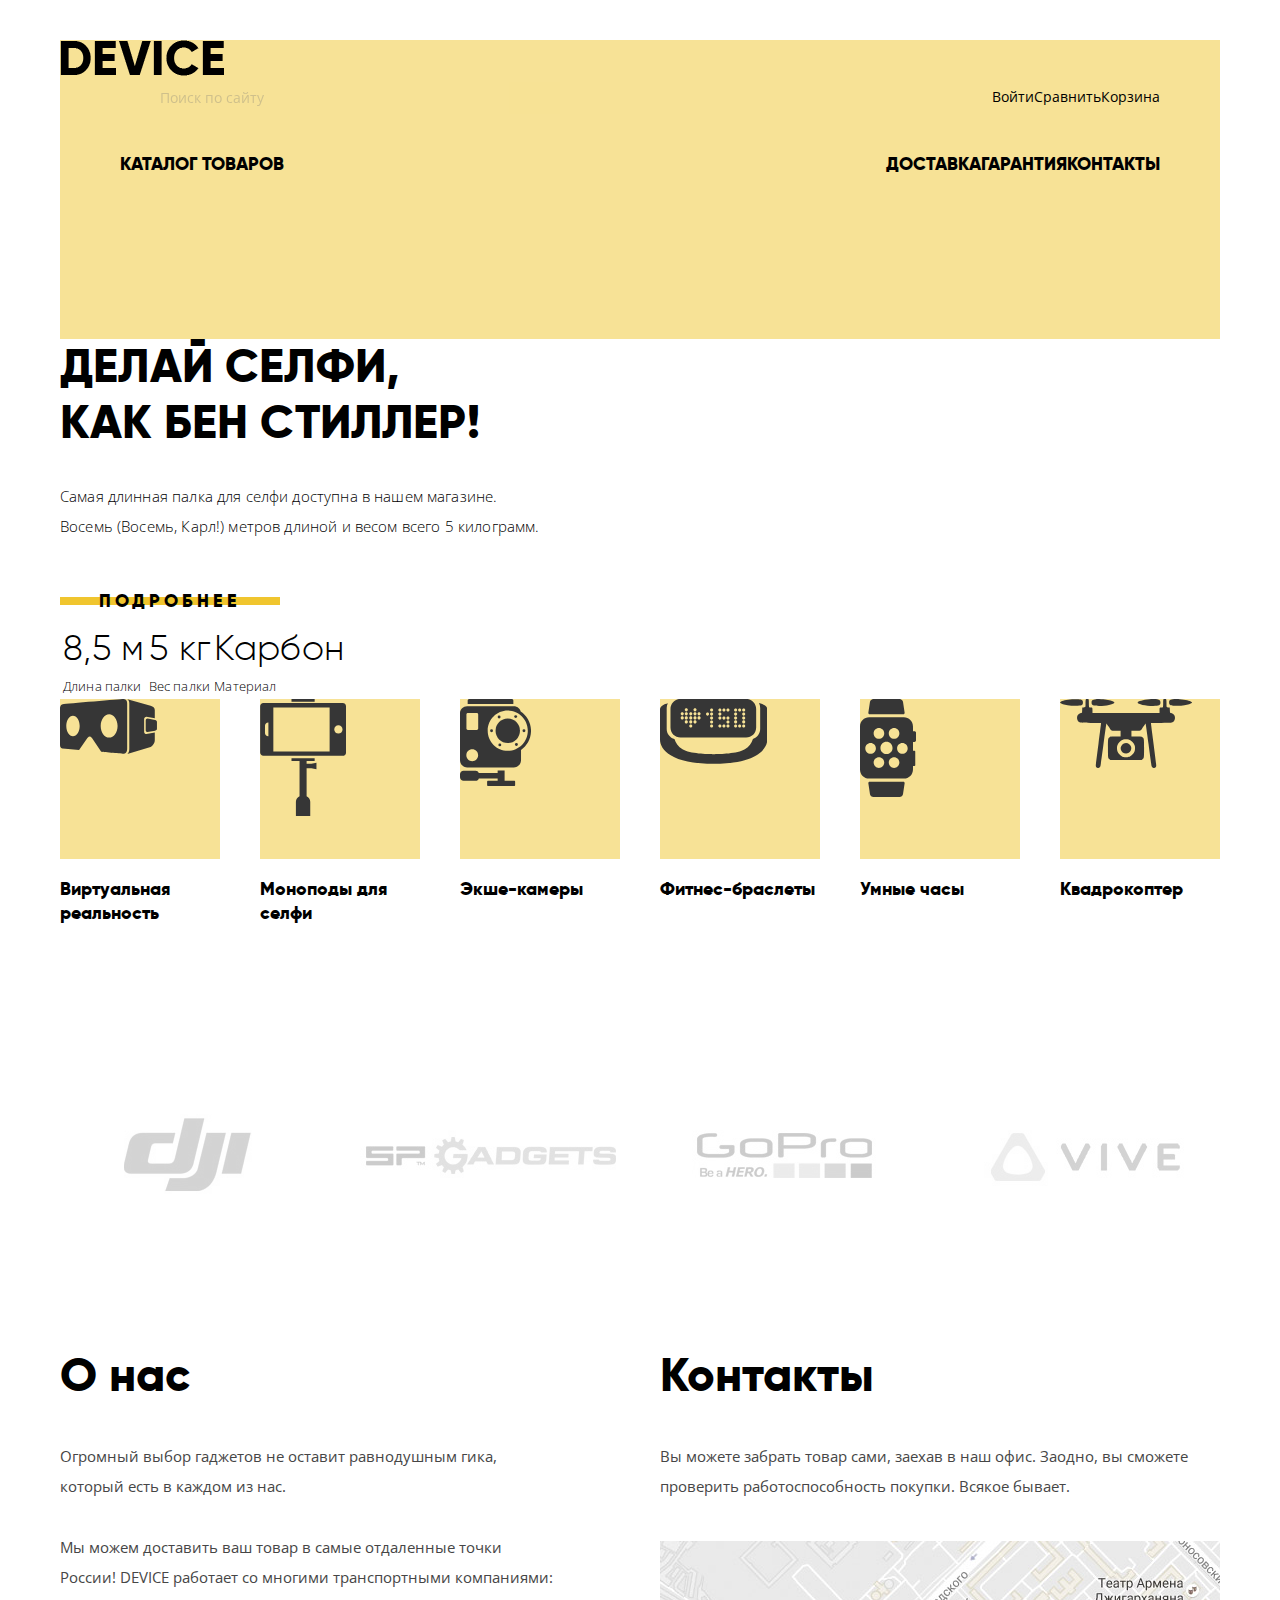
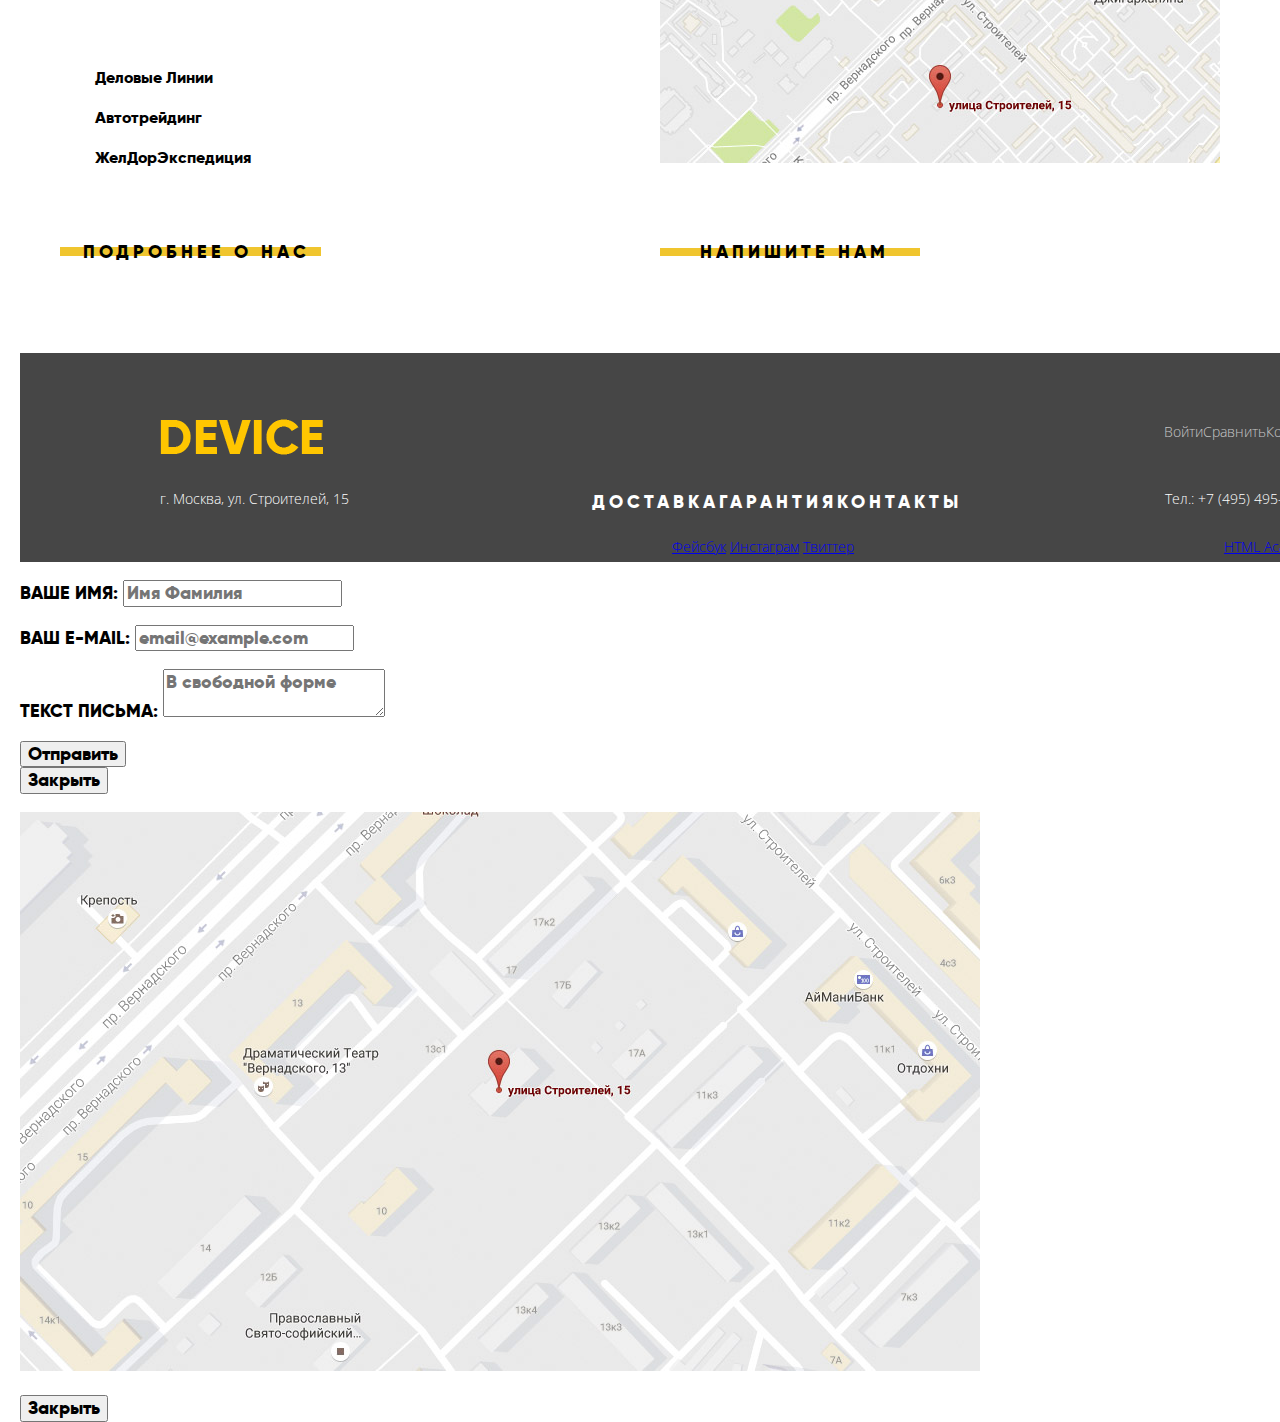
==== index.html @ 35c7a7dc "Часть слайдера на главной" ====
<!DOCTYPE html>
<html lang="ru">
  <head>
    <meta charset="utf-8">
    <title>Девайс Главная</title>
    <link href="https://fonts.googleapis.com/css?family=Open+Sans:300,400&amp;subset=cyrillic" rel="stylesheet">
    <link rel="stylesheet" href="css/normalize.css">
    <link rel="stylesheet" href="css/style.css">
  </head>
  <body>
    <header class="main-header">
      <nav class="main-navigation">
        <a class="main-header-logo">
          <img class="logo" src="img/logo.png" width="164" height="36" alt="Логотип интернет-магазина Девайс">
        </a>
        <ul class="user-navigation">
          <li>
            <form class="form-navigation" action="https://echo.htmlacademy.ru" method="get">
              <input class="form-search-text" type="text" placeholder="Поиск по сайту">
              <input class="form-search-submit" type="submit" value="Найти">
            </form>
          </li>
          <li class="login-link"><button type="button">Войти</button></li>
          <li class="compare-link"><a href="#">Сравнить</a></li>
          <li class="basket-link"><a href="#">Корзина</a></li>
        </ul>
        <ul class="site-navigation">
          <li><a href="#">Каталог товаров</a></li>
          <li><a href="#">Доставка</a></li>
          <li><a href="#">Гарантия</a></li>
          <li><a href="#">Контакты</a></li>
        </ul>
      </nav>
    </header>
    <main class="container">
      <h1 class="visually-hidden">Интернет-магазина Девайс</h1>
      <section class="slider">
        <div class="container-slider">
          <h2 class="visually-hidden">Какое-то название для баннера</h2>
          <div class="slider-controls">
            <i class="active"></i>
            <i></i>
            <i></i>
          </div>
          <ul class="slider-list">
            <li class="slider-item">
              <h3>Делай селфи, как Бен Стиллер! </h3>
              <p>Самая длинная палка для селфи доступна в нашем магазине.
                  Восемь (Восемь, Карл!) метров длиной и весом всего 5 килограмм.</p>
              <a class="button button-sllider" href="">Подробнее</a>
              <table>
                <tr>
                  <td class="number-decor">8,5 м</td>
                  <td class="number-decor">5 кг</td>
                  <td class="number-decor">Карбон</td>
                </tr>
                <tr>
                    <td class="text-decor">Длина палки</td>
                    <td class="text-decor">Вес палки</td>
                    <td class="text-decor">Материал</td>
                  </tr>
              </table>
            </li>
            <li class="slider-item">
                <h3>Худеем правильно!</h3>
                <p>Мотивирующие фитнес-браслеты помогут найти в себе силы 
                  не пропускать занятия и соблюдать диету.</p>
                <a href="">Подробнее</a>
              <table>
                <tr>
                  <td>48 часов</td>
                </tr>
                <tr>
                  <td>Без подзарядки</td>
                </tr>
              </table>
            </li>
            <li class="slider-item">
              <h3>Порхает как бабочка, жалит как пчела! </h3>
              <p>Этот обычный, на первый взгляд, квадрокоптер оснащен 
                  мощным лазером, замаскированным под стандартную камеру.</p>
              <a href="">Подробнее</a>
              <table>
                <tr>
                  <td>800 м</td>
                  <td>50 м</td>
                </tr>
                <tr>
                  <td>Дальность полета</td>
                  <td>Радиус поражения</td>
                </tr>
              </table>
            </li>
          </ul>
        </div>
      </section>
      <section class="popular-products">
        <h2 class="visually-hidden">Популярные товары</h2>
        <ul class="products-catalog">
          <li class="products-list">
            <a href="#">
              <div class="products-item virtual-reality"><img src="img/popular-1.svg" alt="Виртуальная реальность"></div>
               <p>Виртуальная реальность</p>
            </a>
          </li>
          <li class="products-list">
            <a href="#">
              <div class="products-item selfie"><img src="img/popular-2.svg" alt="Моноподы для селфи"></div>
              <p>Моноподы для селфи</p>
            </a>
          </li>
          <li class="products-list">
            <a href="#">
              <div class="products-item action-cameras"><img src="img/popular-3.svg" alt="Экше-камеры"></div>
              <p>Экше-камеры</p>
            </a>
          </li>
          <li class="products-list">
            <a href="#">
              <div class="products-item fitness-bracelets"><img src="img/popular-4.svg" alt="Фитнес-браслеты"></div>
              <p>Фитнес-браслеты</p>
            </a>
          </li>
          <li class="products-list">
            <a href="#">
              <div class="products-item smart-watch"><img src="img/popular-5.svg" alt="Умные часы"></div>
              <p>Умные часы</p>
            </a>
          </li>
          <li class="products-list">
            <a href="#">
              <div class="products-item quadrocopter"><img src="img/popular-6.svg" alt="Квадрокоптер"></div>
              <p>Квадрокоптер</p>
            </a>
          </li>
        </ul>
      </section>
      <section class="services">
        <h2 class="visually-hidden">Виды услуг</h2>
        <!--Место для слайдера-->
      </section>
      <section class="partners">
        <h2 class="visually-hidden">Партнеры</h2>
        <img src="img/logo-one.jpg" width="260" height="100" alt="Djl">
        <img src="img/logo-two.jpg" width="260" height="100" alt="Sp Gadgets">
        <img src="img/logo-three.jpg" width="260" height="100" alt="GoPro">
        <img src="img/logo-four.jpg" width="260" height="100" alt="Vive">
      </section>
      <div class="index-columns">
        <section class="about">
          <h2>О нас</h2>
          <p>Огромный выбор гаджетов не оставит равнодушным гика, который есть в каждом из нас.</p>
          <p>Мы можем доставить ваш товар в самые отдаленные точки России! DEVICE работает со многими транспортными компаниями:</p>
          <ul class="about-list">
            <li class="about-item">Деловые Линии</li>
            <li class="about-item">Автотрейдинг</li>
            <li class="about-item">ЖелДорЭкспедиция</li>
          </ul>
          <a class="button button-about" href="#">Подробнее о нас</a>
        </section>
        <section class="contacts">
            <h2>Контакты</h2>
            <p>Вы можете забрать товар сами, заехав в наш офис. Заодно, вы сможете проверить работоспособность покупки. Всякое бывает.</p>
            <div class="maps">
              <a href="#"><img src="img/map.jpg" width="560" height="222" alt="Маршрут проезда"></a>
            </div>
            <button class="button button-contacts" type="button">Напишите нам</button>
        </section>
      </div>
    </main>
    <footer class="main-footer">
      <div class="container-footer">
          <div class="footer-top">
              <div class="footer-navigation">
                <a href="" class="footer-logo">
                  <img class="logo" src="img/footer-logo.png" width="163" height="36" alt="Логотип интернет-магазина Девайс">
                </a>
                <ul class="footer-user-navigation">
                  <li><a href="#">Войти</a></li>
                  <li><a href="#">Сравнить</a></li>
                  <li><a href="#">Корзина</a></li>
                </ul>
              </div>
            </div>
            <div class="footer-middle">
              <span>г. Москва, ул. Строителей, 15</span>
              <div class="footer-menu">
                <ul class="footer-site-menu">
                  <li><a href="#">Доставка</a></li>
                  <li><a href="#">Гарантия</a></li>
                  <li><a href="#">Контакты</a></li>
                </ul>
              </div>
              <span>Тел.: +7 (495) 495-95-95</span>
            </div>
            <div class="footer-bottom">
              <div class="footer-social">
                <a href="#" class="social-btn">Фейсбук</a>
                <a href="#" class="social-btn">Инстаграм</a>
                <a href="#" class="social-btn">Твиттер</a>
              </div>
              <div class="footer-copyright">
                <!--у span потом задастся картинка через background в стилях!!-->
                <a href="https://htmlacademy.ru/intensive/htmlcss"><span>HTML Academy</span></a>
              </div>
            </div>
      </div>
    </footer>
      
    <section class="modal modal-login">
      <h2 class="visually-hidden">Личный кабинет</h2>
      <form class="registration-form" action="https://echo.htmlacademy.ru" method="POST">
        <p>
          <label for="fullname">Ваше имя:</label>
          <input id="fullname" type="text" name="fullname" placeholder="Имя Фамилия">
        </p>
        <p>
          <label for="email">Ваш e-mail:</label>
          <input id="email" type="text" name="email" placeholder="email@example.com">
        </p>
        <p>
          <label>Текст письма:
            <textarea placeholder="В свободной форме"></textarea>
          </label>
        </p>
        <button type="submit">Отправить</button>
      </form>
      <button class="madal-close" type="button">Закрыть</button>
    </section>

    <section class="modal modal-map">
      <h2 class="visually-hidden">Маршрут проезда</h2>
      <p><img src="img/map-big.jpg" width="960" height="559" alt="Большая Конюшенная ул., 19"></p>
      <button class="madal-close" type="button">Закрыть</button>
    </section>
  </body>
</html>
---- css/style.css ----
@font-face {
    font-family: 'gilroyextrabold';
    src: url('../font/gilroyextrabold-webfont.woff2') format('woff2'),
         url('../font/gilroyextrabold-webfont.woff') format('woff');
    font-weight: normal;
    font-style: normal;
}

@font-face {
    font-family: 'gilroylight';
    src: url('../font/gilroylight-webfont.woff2') format('woff2'),
         url('../font/gilroylight-webfont.woff') format('woff');
    font-weight: normal;
    font-style: normal;
}

.visually-hidden:not(:focus):not(:active),
input[type="checkbox"].visually-hidden,
input[type="radio"].visually-hidden {
  position: absolute;
  width: 1px;
  height: 1px;
  margin: -1px;
  border: 0;
  padding: 0;
  white-space: nowrap;
  clip-path: inset(100%);
  clip: rect(0 0 0 0);
  overflow: hidden;
}

body {
    margin: 0;
    padding: 0 20px 0 20px;
    font-family: 'gilroyextrabold', Arial, sans-serif;
    font-size: 18px;
    line-height: 24px;
    font-weight: 700;
    text-transform: uppercase;
}

.main-header {
    margin: 40px auto 0;
    width: 1160px;
    min-height: 299px;
    background: rgb(247, 226, 150);
}

.main-navigation {
    display: flex;
    flex-direction: column;
}

.main-header-catalog {
    margin: 0 auto;
    width: 1160px;
    height: 186px;
    background: rgb(247, 226, 150);
}

.user-navigation {
    display: flex;
    width: 1040px;
    margin: 0 auto;
    padding: 0;
    font-family: 'Open Sans', sans-serif;
    font-size: 14px;
    line-height: 30px;
    font-weight: 400;
    text-transform: none;
    margin-bottom: 20px;
}

.login-link {
    margin-left: auto;
}

.site-navigation {
    display: flex;
    width: 1040px;
    margin: 0 auto;
    padding: 0;
}

.site-navigation li:nth-child(2) {
    margin-left: auto;
}

.types-goods  li:nth-child(1) {
    padding-top: 20px;
}

.user-navigation li,
.site-navigation li,
.popular-products li {
    list-style: none;
   
}

.user-navigation .form-search-text {
    font: inherit;
    border: none;
    background: rgb(247, 226, 150);
}

.login-link button {
    font: inherit;
    border: none;
    cursor: pointer;
    background: none;
    padding: 0 0 2px 0;
}

.user-navigation a,
.site-navigation a {
    color: rgb(0, 0, 0);
    text-decoration: none;
}

.main-header-logo:hover,
.main-header-logo:focus {
    opacity: 0.6;
}

.main-header-logo:active {
    opacity: 0.3;
}

.user-navigation a:hover,
.user-navigation a:focus,
.user-navigation button:hover,
.user-navigation button:focus,
.site-navigation a:hover,
.site-navigation a:focus {
    color: rgba(0, 0, 0, 0.6);
}

.user-navigation a:active,
.user-navigation button:active,
.site-navigation a:active {
    color: rgba(0, 0, 0, 0.3);
}

.form-navigation {
    position: relative;
    width: 440px;
    height: 50px;
}

.form-navigation input.form-search-text{
    opacity: 0.3;
    width: 100%;
    height: 32px;
    padding: 0 120px 0 40px; 
    box-sizing: border-box;
    border-bottom: 2px solid transparent;
}

.form-navigation .form-search-text:hover{
    opacity: 0.6;
}

.form-navigation .form-search-text:focus {
    opacity: 1.0;
    outline: none;
    border-bottom: 2px solid rgb(0, 0, 0);

}

.form-navigation input.form-search-submit {
    position: absolute;
    top: -17px;
    right: 0;
    width: 85px;
    height: 49px;
    cursor: pointer;
    outline: none;
    background: rgb(247, 226, 150);
    border: 2px solid rgb(0, 0, 0);
    box-sizing: border-box;
}

.form-navigation .form-search-submit:hover,
.form-navigation .form-search-submit:focus {
    background: rgb(0, 0, 0);
    color: rgb(255, 255, 255);
}

.form-navigation .form-search-submit:active {
    color: rgba(255, 255, 255, 0.3);
}

.form-search-submit {
    display: none;
}

.form-search-submit:hover {
    display: inline;
}

.form-search-text:focus + .form-search-submit,
.form-search-text:active + .form-search-submit{
    display: inline;
}

/* Стили главной */
.container {
    display: flex;
    flex-direction: column;
    margin: 0 auto;
    width: 1160px;
}

.products-catalog {
    display: flex;
    justify-content: space-between;
    padding: 0;
    margin: 0 0 163px 0;
}

.products-list a {
    text-decoration: none;
    color: rgb(0, 0, 0);
}

.products-list p {
    font-size: 18px;
    line-height: 24px;
    text-transform: none;
    width: 160px;
}

.products-item {
    width: 160px;
    height: 160px;
    background-color: rgb(247, 226,150);
}


li.products-list:hover div.products-item {
    background-color: rgb(240, 197, 46);
}

li.products-list:active {
    opacity: 0.3;
}

.partners img{
    filter: grayscale(100%);
    opacity: 0.2;
}

.partners {
    display: flex;
    justify-content: space-between;
    margin-bottom: 107px;
}

.partners img:hover {
    filter: none;
    opacity: 1.0;
}

.index-columns {
    display: flex;
    justify-content: space-between;
}

.about {
    width: 493px;
}

.contacts {
    width: 560px;
}

.about h2,
.contacts h2 {
    font-size: 47px;
    line-height: 48px;
    text-transform: none;
    margin-bottom: 41px;
}

.about p,
.contacts p {
    margin-bottom: 31px;
    font-family: 'Open Sans', sans-serif;
    font-size: 15px;
    line-height: 30px;
    font-weight: 400;
    text-transform: none;
    color: rgb(70, 70, 70)
}

.maps {
    margin-top: 40px;
    margin-bottom: 63px;
}
.about-list {
    margin: 74px 0 44px 35px;
    padding: 0;
}

.about-item {
    list-style: none;
    font-size: 16px;
    text-transform: none;
    padding: 0 0 16px 0;
}

/* Стили слайдера */
.container-slider {
    width: 1076px;
    box-sizing: border-box;
}

.slider {
    position: relative;
}
.slider-list {
    margin: 0;
    padding: 0;
    list-style: none;
}

.slider-item h3 {
    width: 421px;
    margin: 0;
    margin-bottom: 30px;
    font-size: 47px;
    font-weight: 400;
    line-height: 56px;
    letter-spacing: 0.17px;
}

.slider-item p {
    width: 481px;
    margin: 0;
    margin-bottom: 40px;
    font-family: 'Open Sans', sans-serif;
    font-size: 15px;
    font-weight: 300;
    line-height: 30px;
    letter-spacing: 0.15px;
    text-transform: none;
}

.slider-item .number-decor{
    font-family: 'gilroylight', sans-serif;
    font-size: 36px;
    font-weight: 300;
    line-height: 48px;
    letter-spacing: 0.36px;
    text-transform: none;
}

.slider-item .text-decor {
    font-family: 'Open Sans', sans-serif;
    font-size: 13px;
    font-weight: 300;
    line-height: 20px;
    letter-spacing: 0.13px;
    text-transform: none;
}

.slider-item {
    display: none;
}

.slider-item:nth-child(1) {
    display: block;
}

/* Стили каталога */
.container-catalog {
    display: flex;
    flex-direction: column;
    margin: 0 auto;
    width: 1440px;
}

.catalog-columns {
    display: flex;
    margin: 0 auto;
    width: 1160px;
}

.wrapper-title{
    margin: 0 auto 45px;
    width: 1160px;
}

.page-title {
    margin-left: 59px;
    font-size: 47px;
    line-height: 48px;
    letter-spacing: 0.17px;
    text-transform: none;
}

.breadcrumbs {
    margin: -16px 0 0 61px;
    padding: 0;
}

.breadcrumbs li{
    display: inline-block;
    padding: 0 16px 0 0;
    list-style: none;
    font-family: 'Open Sans', sans-serif;
    font-size: 14px;
    line-height: 24px;
    font-weight: 400;
    text-transform: none;
    color: rgba(0, 0, 0, 0.3);
    background: url(../img/nav-arrow.svg) no-repeat right;
}

.breadcrumbs li:nth-child(2) {
    padding-left: 14px;
    padding-right: 19px;
}

.breadcrumbs li:last-child {
    background: none;
    padding: 0 0 0 12px;
}

.breadcrumbs a {
    text-decoration: none;
    color: rgba(0, 0, 0, 0.3);
}

.breadcrumbs a:hover,
.breadcrumbs a:focus {
    color: rgba(0, 0, 0, 0.6);
}

.breadcrumbs a:active {
    color: rgba(0, 0, 0, 0.1);
}


.catalog-list {
    display: flex;
    flex-wrap: wrap;
    width: 800px;
    margin: 0;
    padding: 69px 68px 0 72px;
}

.catalog-list li {
    margin-right: 40px;
    margin-bottom: 52px;
    list-style: none;
}

.catalog-list li:nth-child(2n) {
    margin-right: 0;
}

.catalog-list li:nth-child(3n),
.catalog-list li:nth-child(4n) {
    margin-bottom: 43px;
}

.catalog-item img {
    margin-bottom: 8px;
}

.catalog-item p{
    display: flex;
    font-size: 18px;
    line-height: 24px;
    text-transform: none;
}

.catalog-item a {
    color: rgb(0, 0, 0);
    text-decoration: none;
}

.catalog-item span {
    font-family: 'gilroylight';
    font-size: 16px;
    font-weight: 400;
    line-height: 24px;
    color: rgb(119, 119, 119);
    margin-left: auto;
}

.pagination-wrapper {
    margin: -2px 0 0 72px;
    width: 758px;
    height: 70px;
    background: rgb(235, 235, 235);
}

.pagination-list {
    display: flex;
    justify-content: space-between;
    align-items: center;
    padding: 0;
    margin: 0;
}

.pagination-list li{
    list-style: none;
}

.pagination-list li:nth-child(3),
.pagination-list li:nth-child(4) {
    margin-left: -184px
}

/* Стли кнопок */
.button {
    font-size: 18px;
    text-transform: uppercase;
    line-height: 24px;
    border: none;
    letter-spacing: 4px;
    color: rgb(0, 0, 0);
    text-decoration: none;
    background: linear-gradient(to bottom, rgba(255,255,255,1) 40%,rgba(240,197,46,1) 40%,rgba(240,197,46,1) 60%,rgba(255,255,255,1) 60%);
}

.button-filter {
    font-size: 18px;
    text-transform: uppercase;
    line-height: 24px;
    border: none;
    letter-spacing: 4px;
    color: rgb(0, 0, 0);
    text-decoration: none;
    text-align: center;
    width: 200px;
    height: 40px;
    background: linear-gradient(to bottom, rgba(238,238,238,1) 40%,rgba(240,197,46,1) 40%,rgba(240,197,46,1) 60%,rgba(238,238,238,1) 60%);
}

.button-about {
    display: inline-block;
    padding: 10px 0px 0 23px;
    width: 238px;
    height: 33px;
}

.button-contacts {
    padding: 0px 0px 0 9px;
    height: 40px;
    width: 260px;
}

.button-sllider {
    display: block;
    text-align: center;
    line-height: 40px;
    width: 220px;
    height: 40px;
}

.button:hover,
.button:focus,
.button-filter:hover,
.button-filter:focus {
    background: rgb(240, 197, 46);
}

.button:active,
.button-filter:active {
   color: rgba(0, 0, 0, 0.3);
}

.pagination-button {
    font-size: 16px;
    line-height: 24px;
    text-transform: uppercase;
    letter-spacing: 3px;
    width: 125px;
    height: 70px;
    border: none;
    cursor: pointer;
    background: rgb(235, 235, 235);
}

.pagination-button:hover,
.pagination-button:focus {
    background: rgb(217, 217, 217);
}

.pagination-button:active {
    opacity: 0.3;
}

.pagination-item {
    margin-left: 10px; 
}

.pagination-item:first-child,
.pagination-item:last-child {
    margin-left: 0;
}

.pagination-item a,
.pagination-item-current a {
    text-decoration: none;
    color: rgba(0, 0, 0, 0.3);
}

.pagination-item-current a {
    color: rgb(0, 0, 0);
}

.pagination-item a:hover,
.pagination-item a:focus,
.pagination-item-current a:hover,
.pagination-item-current a:focus {
    color: rgba(0, 0, 0, 0.6);
}

.pagination-item a:active,
.pagination-item-current a:active {
    color: rgb(0, 0, 0);
}


/* Стили Фильтра */
.filtres h3 {
    margin: 0;
    font-size: 16px;
    letter-spacing: 3px;
}

.wrapper-bg-filter {
    margin-left: -140px;
    width: 468px;
    background: rgb(220, 220, 220);
}

.filtres-title {
    line-height: 70px;
    width: 266px;
    height: 70px;
    padding-left: 202px;
    background: rgb(220, 220, 220);
}

.filtres-wrapper {
    display: flex;
    margin-left: -140px;
    width: 468px;
    height: 1211px;
    background: rgb(239, 239, 239);
}

.filter {
    margin-left: 180px;
}

.filter fieldset {
    border: none;
}

.filter legend {
    font-size: 18px;
    line-height: 24px;
    text-transform: none;
}

.filter-option li {
    list-style: none;
}

.filter label {
    font-family: 'Open Sans', sans-serif;
    font-size: 14px;
    font-weight: 400;
    line-height: 40px;
    letter-spacing: 1px;
    text-transform: none;
}

.filter-option input:disabled + label {
    color: rgba(0, 0, 0, 0.3);
}

.filter-option input:hover,
.filter-option input:focus {
    color: rgba(0, 0, 0, 0.6);
}

.wrapper-bg {
    width: 970px;
    background: rgb(235, 235, 235);
}

.navigation-wrapper {
    display: flex;
    align-items: baseline;
    width: 800px;
    height: 63px;
    padding: 7px 20px 0 72px;
    background: rgb(235, 235, 235);
}

.navigation-wrapper > h3 {
    font-size: 16px;
    font-weight: 400;
    line-height: 24px;
    text-transform: uppercase;
    letter-spacing: 4px;
}


.navigation-catalog  {
    display: flex;
}

.navigation-catalog li {
    margin-left: 7px;
}

.navigation-catalog li:nth-child(2) {
    margin-left: 18px;
}

.navigation-catalog li:nth-child(3) {
    margin-left: 20px;
}

.navigation-catalog li:nth-child(4) {
    margin-left: 223px;
}

.navigation-catalog li:nth-child(5) {
    margin-left: 4px;
}

.navigation-catalog li{
    position: relative;
    margin-right: 10px;
    list-style: none;
    font-family: 'Open Sans', sans-serif;
    font-size: 14px;
    line-height: 18px;
    font-weight: normal;
    text-transform: none;
}

.navigation-catalog a {
    text-decoration: none;
    color: rgba(0, 0, 0, 0.3);
}

.navigation-item-current a {
    color: rgb(0, 0, 0);
}

.navigation-catalog a:hover,
.navigation-catalog a:focus {
    color: rgba(0, 0, 0, 0.6);
}

.navigation-catalog a:active {
    color: rgb(0, 0, 0);
}

.navigation-up-filter {
    position: absolute;
    top: 4px;
    width: 11px;
    height: 10px;
    background: url(../img/icon-up-dir-icon.svg) no-repeat ;
    opacity: 0.2;
}

.navigation-down-filter {
    position: absolute;
    top: 4px;
    left: 15px;
    width: 11px;
    height: 10px;
    background: url(../img/icon-down-dir-icon.svg) no-repeat;
    opacity: 0.2;
}

.down-filter-current {
    opacity: 1.0;
}

.navigation-up-filter:hover,
.navigation-up-filter:focus,
.navigation-down-filter:hover,
.navigation-down-filter:focus {
    opacity: 0.6;
}

.navigation-up-filter:active,
.navigation-down-filter:active {
    opacity: 1.0;
}


/* Стили footer */
.main-footer {
    width: 1440px;
    margin: 80px auto 0;
    background: rgb(70, 70, 70);
    font-family: 'Open Sans', sans-serif;
    font-size: 14px;
    line-height: 30px;
    font-weight: 300;
    text-transform: none;
    color: rgb(255, 255, 255);
}

.main-footer-catalog {
    margin: 5px auto 0;
}

.container-footer {
    display: flex;
    flex-direction: column;
    margin: 0 auto;
    width: 1160px;
}

.footer-top {
    display: flex;
    margin-top: 50px;
    margin-bottom: 9px;
}

.footer-logo {
    margin-top: 16px;
}

.footer-logo:hover,
.footer-logo:focus {
    opacity: 0.6;
}

.footer-logo:active {
    opacity: 0.3;
}

.footer-navigation {
    display: flex;
    width: 1160px;
}

.footer-user-navigation {
    display: flex;
    margin-left: auto;
}

.footer-middle {
    display: flex;
    justify-content: space-between;
    align-items: center;
}

.footer-middle span {
    margin-top: -9px;
}

.footer-site-menu {
    display: flex;
}

.footer-user-navigation li,
.footer-site-menu li{
    list-style: none;
}

.footer-user-navigation a,
.footer-user-navigation span,
.user-nav-btn {
    color: rgba(255, 255, 255, 0.7);
    text-decoration: none;
}

.footer-site-menu a {
    font-family: 'gilroyextrabold', sans-serif;
    font-size: 18px;
    font-weight: 700;
    line-height: 24px;
    letter-spacing: 4px;
    text-transform: uppercase;
    text-decoration: none;
    color: rgb(255, 255, 255);
}

.footer-bottom {
    display: flex;
}

.footer-social {
    margin-left: 512px;
}

.footer-copyright {
    margin-left: auto;
}

.footer-user-navigation a:hover,
.footer-user-navigation a:focus,
.footer-user-navigation span:hover,
.footer-user-navigation span:focus,
.user-nav-btn:hover,
.user-nav-btn:focus {
    color: rgb(255, 255, 255);
}

.footer-user-navigation a:active,
.user-nav-btn:active {
    opacity: 0.3;
}

.footer-site-menu a:hover,
.footer-site-menu a:focus {
    color: rgba(255, 255, 255, 0.6);
}

.footer-site-menu a:active {
    color: rgba(255, 255, 255, 0.3);
}
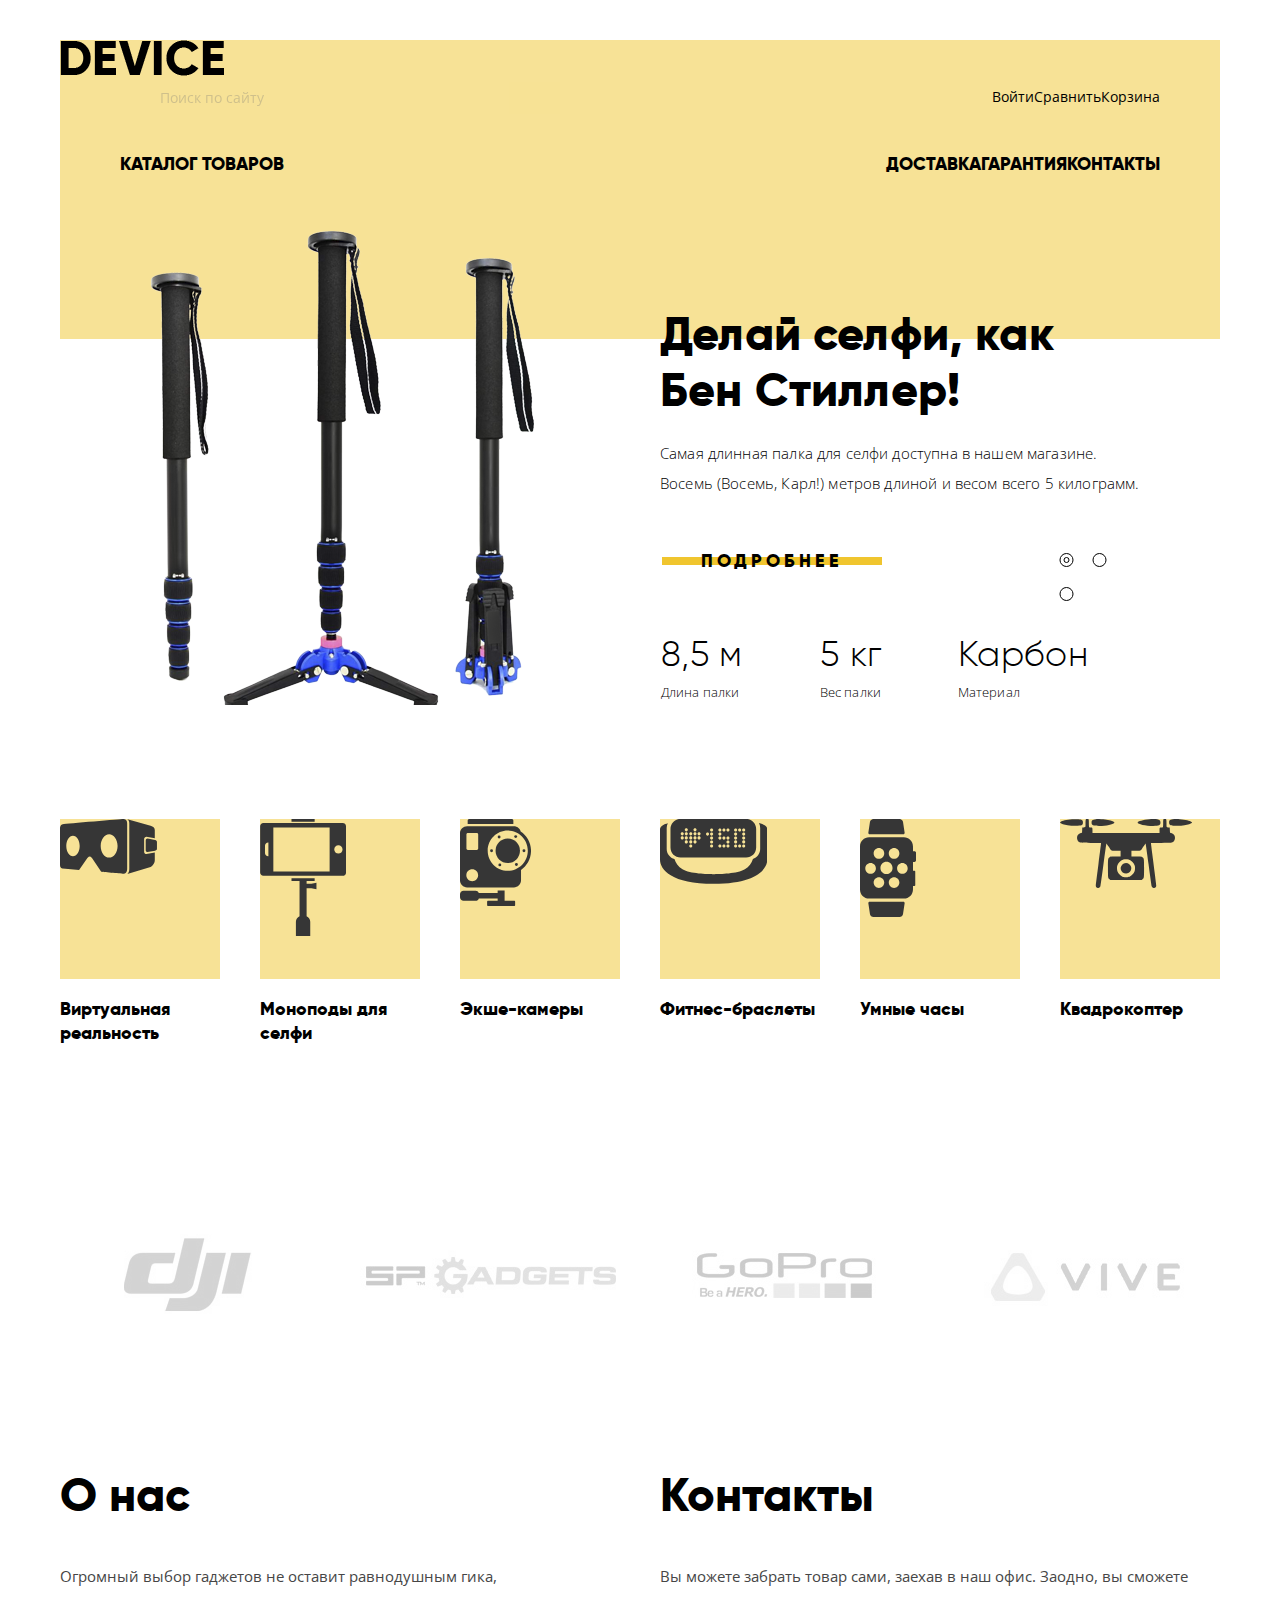
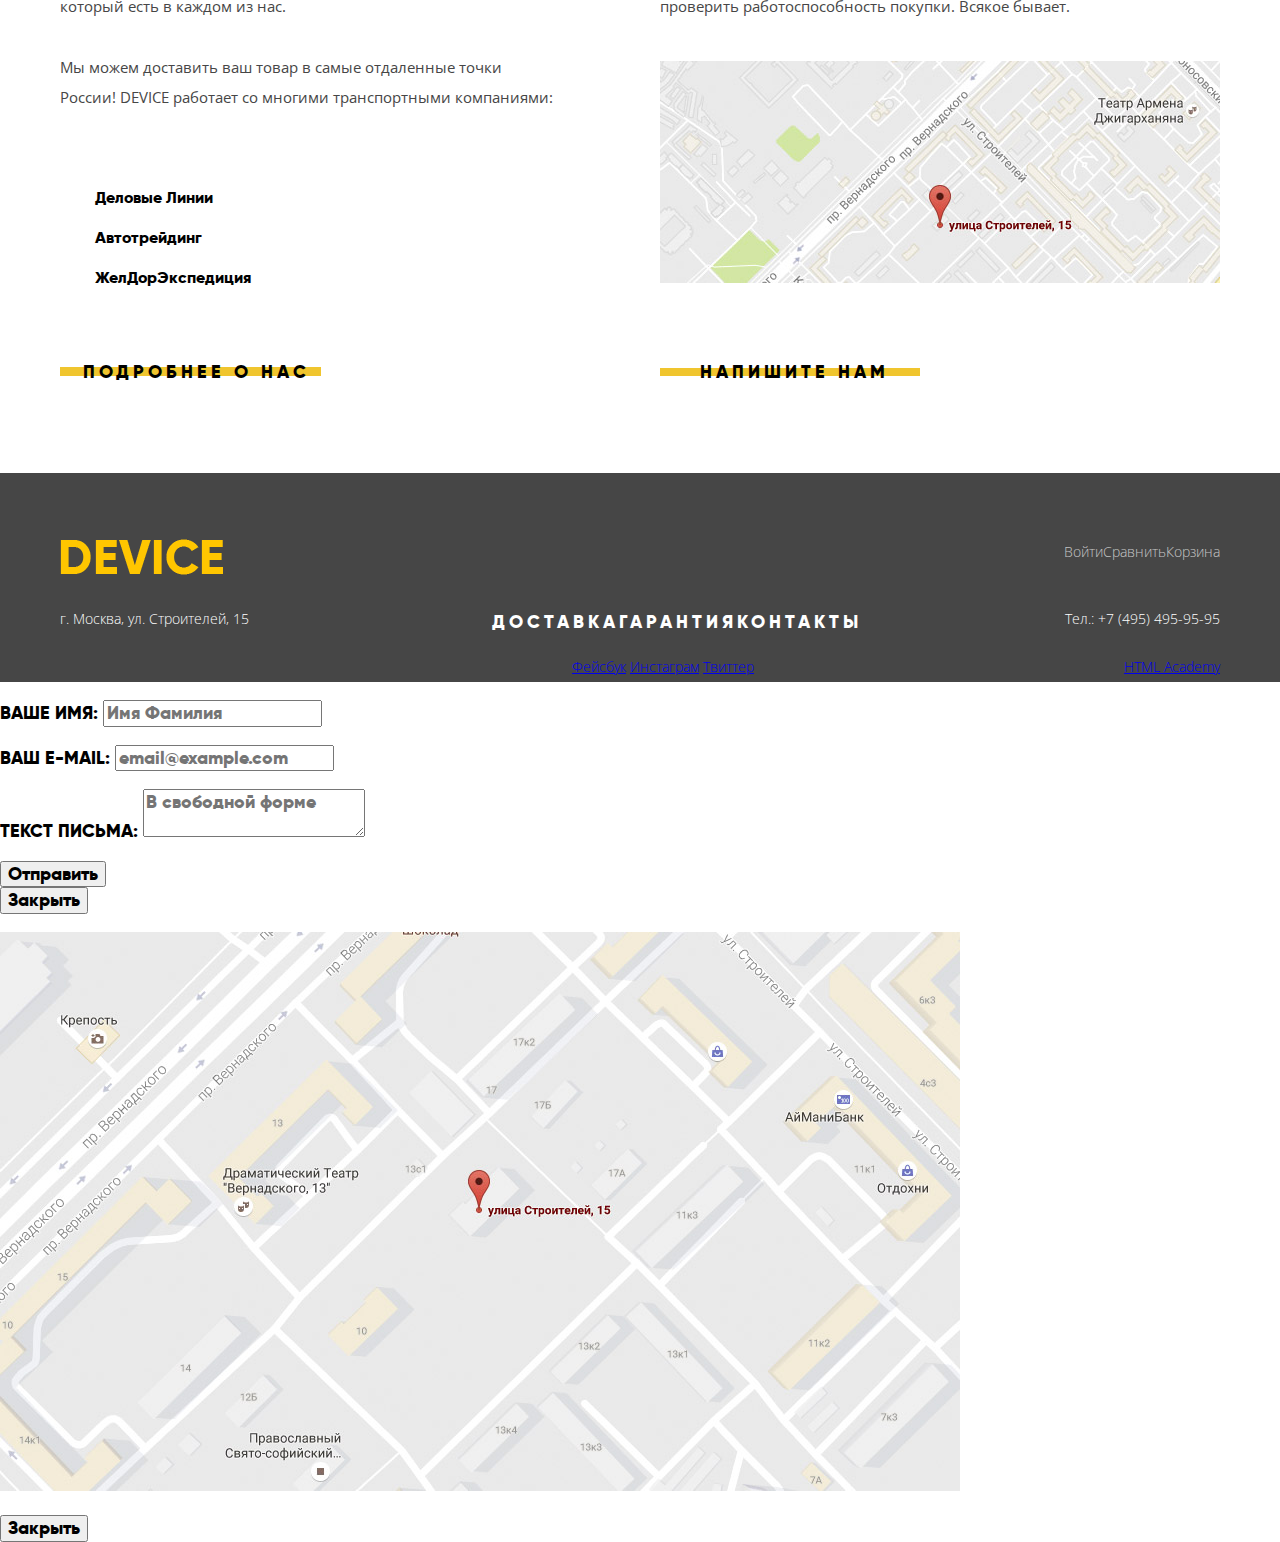
==== commit 19202cb0: "Слайдер на главной, часть два." ====
--- a/index.html
+++ b/index.html
@@ -44,29 +44,31 @@
           </div>
           <ul class="slider-list">
             <li class="slider-item">
-              <h3>Делай селфи, как Бен Стиллер! </h3>
-              <p>Самая длинная палка для селфи доступна в нашем магазине.
-                  Восемь (Восемь, Карл!) метров длиной и весом всего 5 килограмм.</p>
-              <a class="button button-sllider" href="">Подробнее</a>
-              <table>
-                <tr>
-                  <td class="number-decor">8,5 м</td>
-                  <td class="number-decor">5 кг</td>
-                  <td class="number-decor">Карбон</td>
-                </tr>
-                <tr>
+              <div class="slider-position">
+                <h3>Делай селфи, как Бен Стиллер! </h3>
+                <p>Самая длинная палка для селфи доступна в нашем магазине.
+                   Восемь (Восемь, Карл!) метров длиной и весом всего 5 килограмм.</p>
+                <a class="button button-sllider" href="">Подробнее</a>
+                <table class="table-slider-one">
+                  <tr>
+                    <td class="number-decor">8,5 м</td>
+                    <td class="number-decor">5 кг</td>
+                    <td class="number-decor">Карбон</td>
+                  </tr>
+                  <tr>
                     <td class="text-decor">Длина палки</td>
                     <td class="text-decor">Вес палки</td>
                     <td class="text-decor">Материал</td>
                   </tr>
-              </table>
+                </table>
+              </div>
             </li>
             <li class="slider-item">
                 <h3>Худеем правильно!</h3>
                 <p>Мотивирующие фитнес-браслеты помогут найти в себе силы 
                   не пропускать занятия и соблюдать диету.</p>
                 <a href="">Подробнее</a>
-              <table>
+              <table class="table-slider-two">
                 <tr>
                   <td>48 часов</td>
                 </tr>
--- a/css/style.css
+++ b/css/style.css
@@ -31,7 +31,7 @@
 
 body {
     margin: 0;
-    padding: 0 20px 0 20px;
+    padding: 0;
     font-family: 'gilroyextrabold', Arial, sans-serif;
     font-size: 18px;
     line-height: 24px;
@@ -310,40 +310,111 @@
 }
 
 /* Стили слайдера */
-.container-slider {
-    width: 1076px;
-    box-sizing: border-box;
-}
-
 .slider {
     position: relative;
 }
+
+.container-slider {
+    position: relative;
+    top: -112px;
+    left: 5px;
+    width: 1076px;
+    height: 490px;
+    margin-bottom: -10px;
+    box-sizing: border-box;
+    z-index: 2;
+}
+
+
+.slider-controls {
+    position: absolute;
+    right: -50px;
+    bottom: 160px;
+    width: 93px;
+    height: 12px;
+    transform: translateX(-50%);
+}
+
+.slider-controls i{
+    position: relative;
+    display: inline-block;
+    width: 12px;
+    height: 12px;
+    padding: 8px;
+    border-radius: 50%;
+    cursor: pointer;
+}
+
+.slider-controls i::after {
+    content: "";
+    position: absolute;
+    top: px;
+    left: 8px;
+    z-index: 1;
+    width: 12px;
+    height: 12px;
+    background: rgb(255, 255, 255);
+    border: 1px solid rgb(0, 0, 0);
+    border-radius: 50%;
+
+}
+
+.slider-controls .active::before {
+    content: "";
+    position: absolute;
+    top: 16px;
+    left: 16px;
+    z-index: 2;
+    width: 4px;
+    height: 4px;
+    margin: -4px;
+    border: 1px solid rgb(0, 0, 0);
+    border-radius: 50%;
+}
+
 .slider-list {
     margin: 0;
     padding: 0;
     list-style: none;
 }
 
+.slider-item {
+    width: 1076px;
+}
+
+.slider-position {
+    display: flex;
+    flex-direction: column;
+    align-items: flex-end;
+}
+
 .slider-item h3 {
-    width: 421px;
+    width: 394px;
     margin: 0;
-    margin-bottom: 30px;
+    margin-top: 80px;
+    margin-right: 87px;
+    margin-bottom: 19px;
     font-size: 47px;
     font-weight: 400;
     line-height: 56px;
     letter-spacing: 0.17px;
+    text-transform: none;
 }
 
 .slider-item p {
     width: 481px;
     margin: 0;
-    margin-bottom: 40px;
+    margin-bottom: 43px;
     font-family: 'Open Sans', sans-serif;
     font-size: 15px;
     font-weight: 300;
     line-height: 30px;
     letter-spacing: 0.15px;
     text-transform: none;
+}
+
+.slider-item table {
+    margin-right: 50px;
 }
 
 .slider-item .number-decor{
@@ -364,6 +435,14 @@
     text-transform: none;
 }
 
+.table-slider-one td:nth-child(1) {
+    width: 155px;
+}
+
+.table-slider-one td:nth-child(2) {
+    width: 134px;
+}
+
 .slider-item {
     display: none;
 }
@@ -372,12 +451,17 @@
     display: block;
 }
 
+.slider-item:nth-child(1) {
+    background-image: url("../img/slider-one.png");
+    background-repeat: no-repeat;
+    background-position: 85px 0px;
+}
+
 /* Стили каталога */
 .container-catalog {
     display: flex;
     flex-direction: column;
     margin: 0 auto;
-    width: 1440px;
 }
 
 .catalog-columns {
@@ -559,6 +643,8 @@
     line-height: 40px;
     width: 220px;
     height: 40px;
+    margin-right: 259px;
+    margin-bottom: 46px;
 }
 
 .button:hover,
@@ -692,7 +778,7 @@
 }
 
 .wrapper-bg {
-    width: 970px;
+    width: 963px;
     background: rgb(235, 235, 235);
 }
 
@@ -805,7 +891,7 @@
 
 /* Стили footer */
 .main-footer {
-    width: 1440px;
+    width: 100%;
     margin: 80px auto 0;
     background: rgb(70, 70, 70);
     font-family: 'Open Sans', sans-serif;
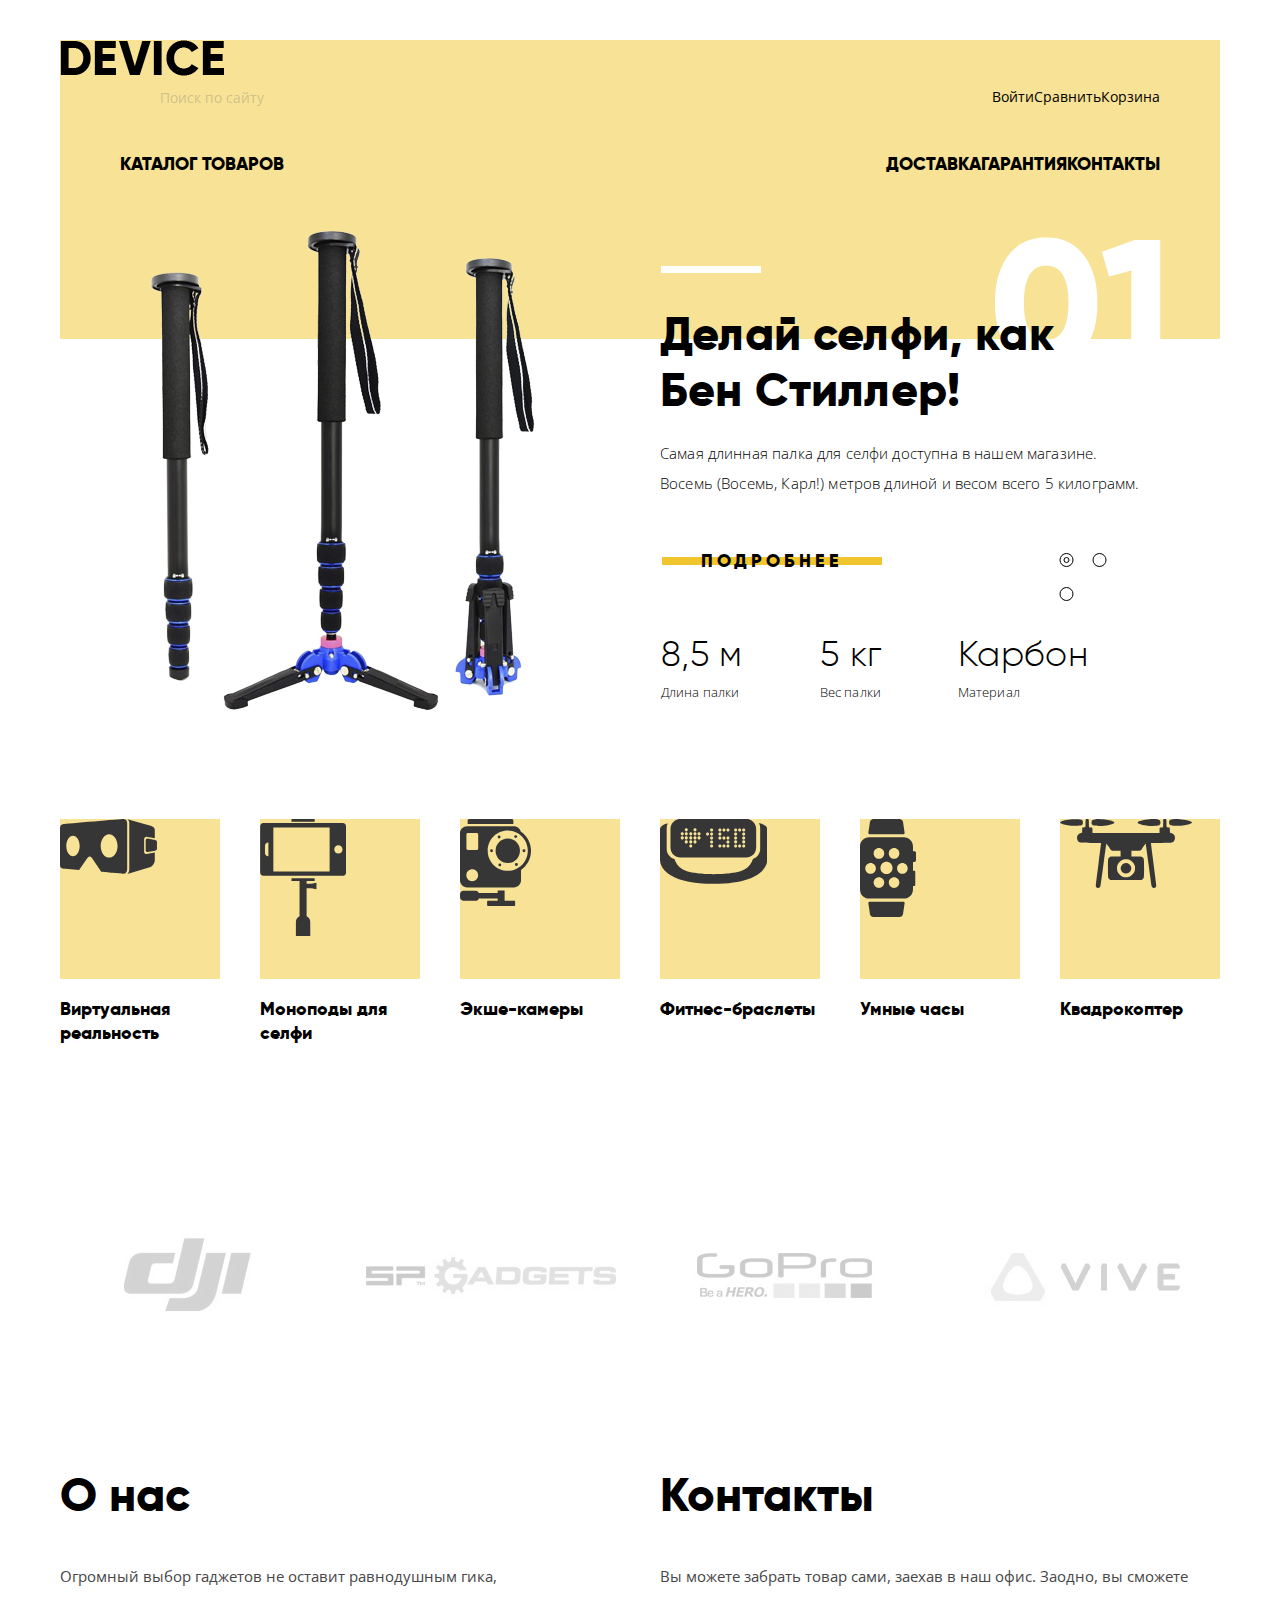
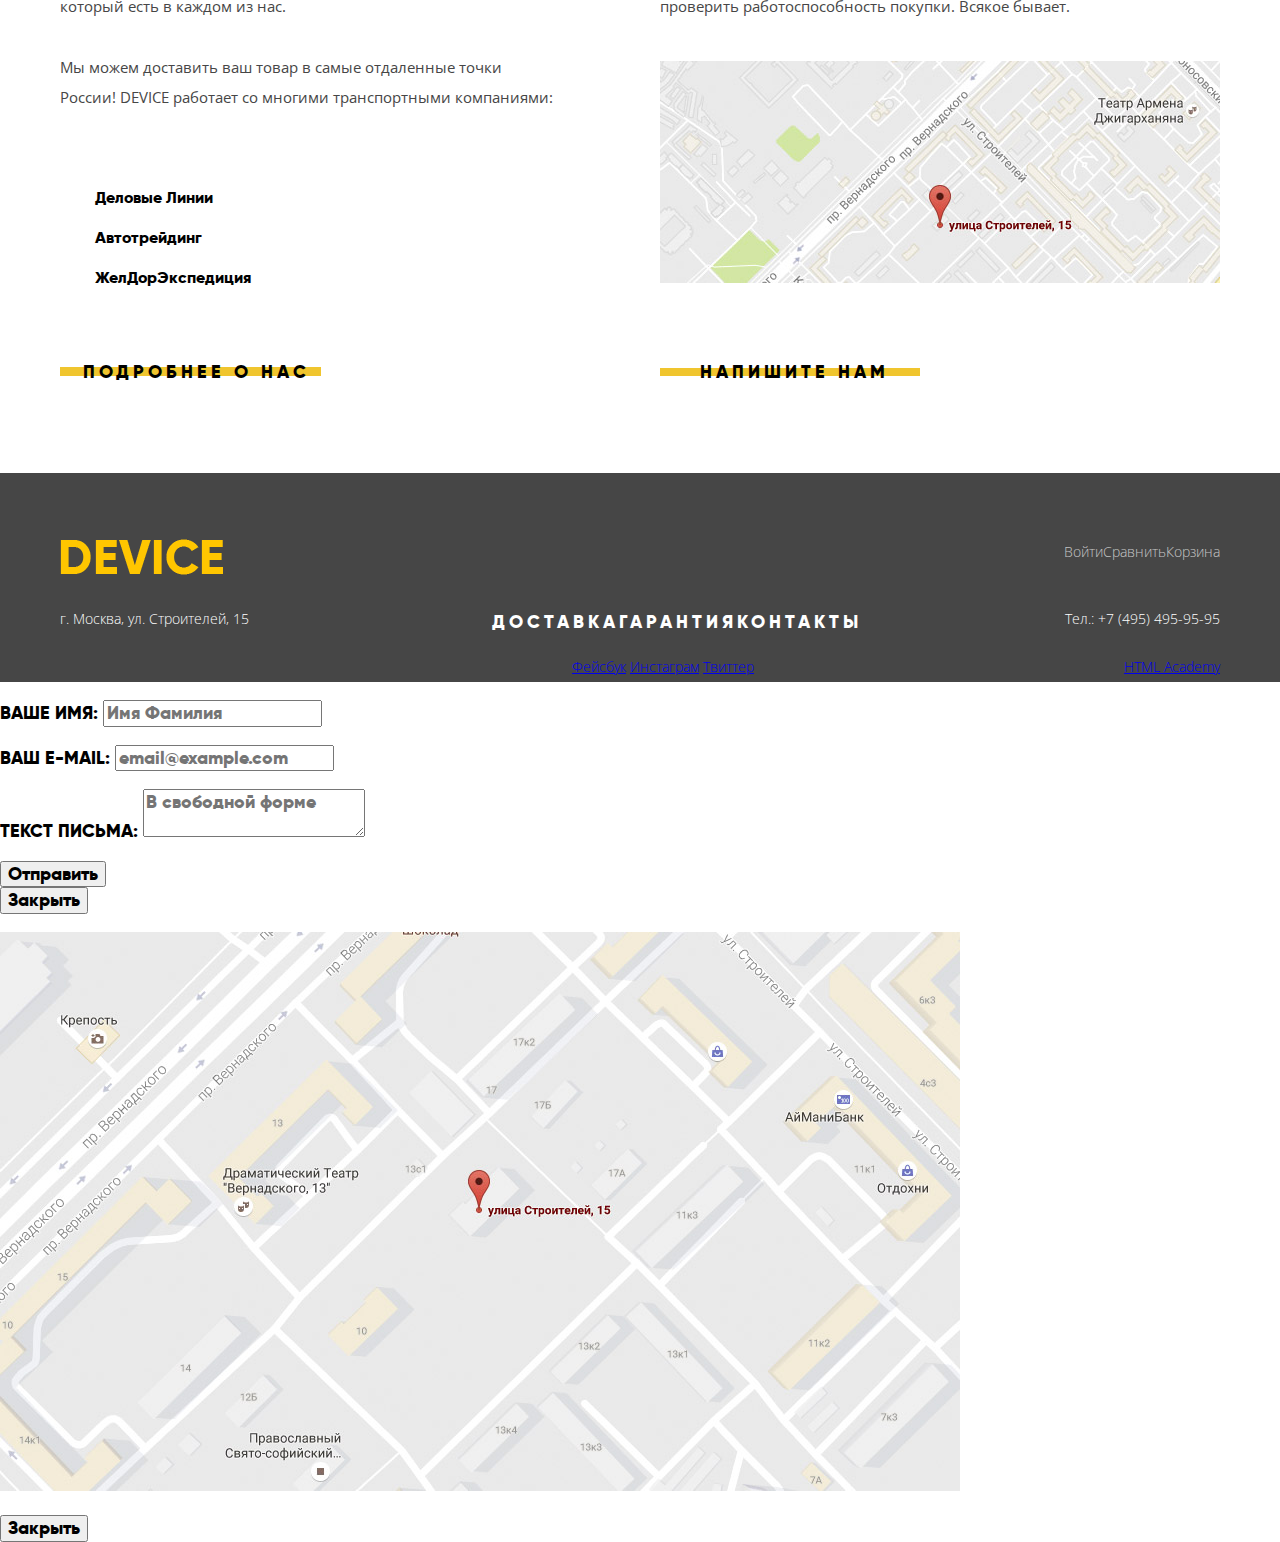
==== commit d569751e: "Слайдер на главной, финал." ====
--- a/index.html
+++ b/index.html
@@ -37,18 +37,23 @@
       <section class="slider">
         <div class="container-slider">
           <h2 class="visually-hidden">Какое-то название для баннера</h2>
+          <input id="product-1" class="visually-hidden" type="radio" name="toggle" checked>
+          <input id="product-2" class="visually-hidden" type="radio" name="toggle">
+          <input id="product-3" class="visually-hidden" type="radio" name="toggle">
           <div class="slider-controls">
-            <i class="active"></i>
-            <i></i>
-            <i></i>
+            <label for="product-1" class="slider-controls-item slider-controls-item--1"></label>
+            <label for="product-2" class="slider-controls-item slider-controls-item--2"></label>
+            <label for="product-3" class="slider-controls-item slider-controls-item--3"></label>
           </div>
           <ul class="slider-list">
             <li class="slider-item">
+              <div class="slider-one-decorative-element"></div>
+              <div class="slider-decorative-element"></div>
               <div class="slider-position">
                 <h3>Делай селфи, как Бен Стиллер! </h3>
                 <p>Самая длинная палка для селфи доступна в нашем магазине.
                    Восемь (Восемь, Карл!) метров длиной и весом всего 5 килограмм.</p>
-                <a class="button button-sllider" href="">Подробнее</a>
+                <a class="button button-sllider" href="#">Подробнее</a>
                 <table class="table-slider-one">
                   <tr>
                     <td class="number-decor">8,5 м</td>
@@ -64,34 +69,42 @@
               </div>
             </li>
             <li class="slider-item">
-                <h3>Худеем правильно!</h3>
-                <p>Мотивирующие фитнес-браслеты помогут найти в себе силы 
-                  не пропускать занятия и соблюдать диету.</p>
-                <a href="">Подробнее</a>
-              <table class="table-slider-two">
-                <tr>
-                  <td>48 часов</td>
-                </tr>
-                <tr>
-                  <td>Без подзарядки</td>
-                </tr>
-              </table>
+                <div class="slider-two-decorative-element"></div>
+                <div class="slider-decorative-element"></div>
+                <div class="slider-position">
+                  <h3>Худеем правильно!</h3>
+                  <p>Мотивирующие фитнес-браслеты помогут найти в себе силы 
+                     не пропускать занятия и соблюдать диету.</p>
+                  <a class="button button-sllider" href="#">Подробнее</a>
+                <table class="table-slider-two">
+                  <tr>
+                    <td class="number-decor">48 часов</td>
+                  </tr>
+                  <tr>
+                    <td class="text-decor">Без подзарядки</td>
+                  </tr>
+                </table>
+              </div>
             </li>
             <li class="slider-item">
-              <h3>Порхает как бабочка, жалит как пчела! </h3>
-              <p>Этот обычный, на первый взгляд, квадрокоптер оснащен 
+                <div class="slider-three-decorative-element"></div>
+                <div class="slider-decorative-element"></div>
+              <div class="slider-position">
+                <h3 class="header-width">Порхает как бабочка, жалит как пчела! </h3>
+                <p>Этот обычный, на первый взгляд, квадрокоптер оснащен 
                   мощным лазером, замаскированным под стандартную камеру.</p>
-              <a href="">Подробнее</a>
-              <table>
-                <tr>
-                  <td>800 м</td>
-                  <td>50 м</td>
-                </tr>
-                <tr>
-                  <td>Дальность полета</td>
-                  <td>Радиус поражения</td>
-                </tr>
-              </table>
+                <a class="button button-sllider" href="#">Подробнее</a>
+                <table class="table-slider-three">
+                  <tr>
+                    <td class="number-decor">800 м</td>
+                    <td class="number-decor">50 м</td>
+                  </tr>
+                  <tr>
+                    <td class="text-decor">Дальность полета</td>
+                    <td class="text-decor">Радиус поражения</td>
+                  </tr>
+                </table>
+              </div>
             </li>
           </ul>
         </div>
--- a/css/style.css
+++ b/css/style.css
@@ -335,7 +335,7 @@
     transform: translateX(-50%);
 }
 
-.slider-controls i{
+.slider-controls label{
     position: relative;
     display: inline-block;
     width: 12px;
@@ -345,7 +345,7 @@
     cursor: pointer;
 }
 
-.slider-controls i::after {
+.slider-controls label::after {
     content: "";
     position: absolute;
     top: px;
@@ -359,7 +359,181 @@
 
 }
 
-.slider-controls .active::before {
+.slider-list {
+    margin: 0;
+    padding: 0;
+    list-style: none;
+}
+
+.slider-item {
+    width: 1076px;
+    height: 500px;
+}
+
+.slider-one-decorative-element {
+    position: absolute;
+    top: 10px;
+    right: -20px;
+    width: 166px;
+    height: 131px;
+    background-image: url(../img/one.png);
+    background-repeat: no-repeat;
+    background-position: 0px 0px;
+    z-index: -1;
+}
+
+.slider-two-decorative-element {
+    position: absolute;
+    top: 10px;
+    right: -20px;
+    width: 198px;
+    height: 131px;
+    background-image: url(../img/two.png);
+    background-repeat: no-repeat;
+    background-position: 0px 0px;
+    z-index: -1;
+}
+
+.slider-three-decorative-element {
+    position: absolute;
+    top: 10px;
+    right: -20px;
+    width: 201px;
+    height: 131px;
+    background-image: url(../img/three.png);
+    background-repeat: no-repeat;
+    background-position: 0px 0px;
+    z-index: -1;
+}
+
+.slider-decorative-element {
+    position: absolute;
+    top: 39px;
+    right: 380px;
+    width: 100px;
+    height: 7px;
+    background-color: rgb(255, 255, 255);
+}
+
+.slider-position {
+    display: flex;
+    flex-direction: column;
+    align-items: flex-end;
+}
+
+.slider-item h3 {
+    width: 394px;
+    margin: 0;
+    margin-top: 80px;
+    margin-right: 87px;
+    margin-bottom: 19px;
+    font-size: 47px;
+    font-weight: 400;
+    line-height: 56px;
+    letter-spacing: 0.17px;
+    text-transform: none;
+}
+
+h3.header-width {
+    width: 494px;
+    margin-right: -10px;
+}
+
+.slider-item p {
+    width: 481px;
+    margin: 0;
+    margin-bottom: 43px;
+    font-family: 'Open Sans', sans-serif;
+    font-size: 15px;
+    font-weight: 300;
+    line-height: 30px;
+    letter-spacing: 0.15px;
+    text-transform: none;
+}
+
+.slider-item table {
+    margin-right: 50px;
+}
+
+table.table-slider-two {
+    margin-right: 323px;
+}
+
+table.table-slider-three {
+    margin-right: 168px;
+}
+
+.slider-item .number-decor{
+    font-family: 'gilroylight', sans-serif;
+    font-size: 36px;
+    font-weight: 300;
+    line-height: 48px;
+    letter-spacing: 0.36px;
+    text-transform: none;
+}
+
+.slider-item .text-decor {
+    font-family: 'Open Sans', sans-serif;
+    font-size: 13px;
+    font-weight: 300;
+    line-height: 20px;
+    letter-spacing: 0.13px;
+    text-transform: none;
+}
+
+.table-slider-one td:nth-child(1) {
+    width: 155px;
+}
+
+.table-slider-one td:nth-child(2) {
+    width: 134px;
+}
+
+.table-slider-three td:nth-child(1) {
+    width: 155px;
+}
+
+.table-slider-three td:nth-child(2) {
+    width: 134px;
+}
+
+.slider-item {
+    display: none;
+}
+
+.slider-item:nth-child(1) {
+    background-image: url("../img/slider-one.png");
+    background-repeat: no-repeat;
+    background-position: 85px 0px;
+}
+
+.slider-item:nth-child(2) {
+    background-image: url("../img/slider-two.png");
+    background-repeat: no-repeat;
+    background-position: 112px 13px;
+}
+
+.slider-item:nth-child(3) {
+    background-image: url("../img/slider-three.png");
+    background-repeat: no-repeat;
+    background-position: 24px 66px;
+}
+
+#product-1:checked ~ .slider-list .slider-item:nth-child(1) {
+    display: block;
+}
+
+#product-2:checked ~ .slider-list .slider-item:nth-child(2) {
+    display: block;
+}
+
+#product-3:checked ~ .slider-list .slider-item:nth-child(3) {
+    display: block;
+}
+
+#product-1:checked ~ .slider-controls .slider-controls-item--1::before,
+#product-2:checked ~ .slider-controls .slider-controls-item--2::before,
+#product-3:checked ~ .slider-controls .slider-controls-item--3::before {
     content: "";
     position: absolute;
     top: 16px;
@@ -370,91 +544,6 @@
     margin: -4px;
     border: 1px solid rgb(0, 0, 0);
     border-radius: 50%;
-}
-
-.slider-list {
-    margin: 0;
-    padding: 0;
-    list-style: none;
-}
-
-.slider-item {
-    width: 1076px;
-}
-
-.slider-position {
-    display: flex;
-    flex-direction: column;
-    align-items: flex-end;
-}
-
-.slider-item h3 {
-    width: 394px;
-    margin: 0;
-    margin-top: 80px;
-    margin-right: 87px;
-    margin-bottom: 19px;
-    font-size: 47px;
-    font-weight: 400;
-    line-height: 56px;
-    letter-spacing: 0.17px;
-    text-transform: none;
-}
-
-.slider-item p {
-    width: 481px;
-    margin: 0;
-    margin-bottom: 43px;
-    font-family: 'Open Sans', sans-serif;
-    font-size: 15px;
-    font-weight: 300;
-    line-height: 30px;
-    letter-spacing: 0.15px;
-    text-transform: none;
-}
-
-.slider-item table {
-    margin-right: 50px;
-}
-
-.slider-item .number-decor{
-    font-family: 'gilroylight', sans-serif;
-    font-size: 36px;
-    font-weight: 300;
-    line-height: 48px;
-    letter-spacing: 0.36px;
-    text-transform: none;
-}
-
-.slider-item .text-decor {
-    font-family: 'Open Sans', sans-serif;
-    font-size: 13px;
-    font-weight: 300;
-    line-height: 20px;
-    letter-spacing: 0.13px;
-    text-transform: none;
-}
-
-.table-slider-one td:nth-child(1) {
-    width: 155px;
-}
-
-.table-slider-one td:nth-child(2) {
-    width: 134px;
-}
-
-.slider-item {
-    display: none;
-}
-
-.slider-item:nth-child(1) {
-    display: block;
-}
-
-.slider-item:nth-child(1) {
-    background-image: url("../img/slider-one.png");
-    background-repeat: no-repeat;
-    background-position: 85px 0px;
 }
 
 /* Стили каталога */
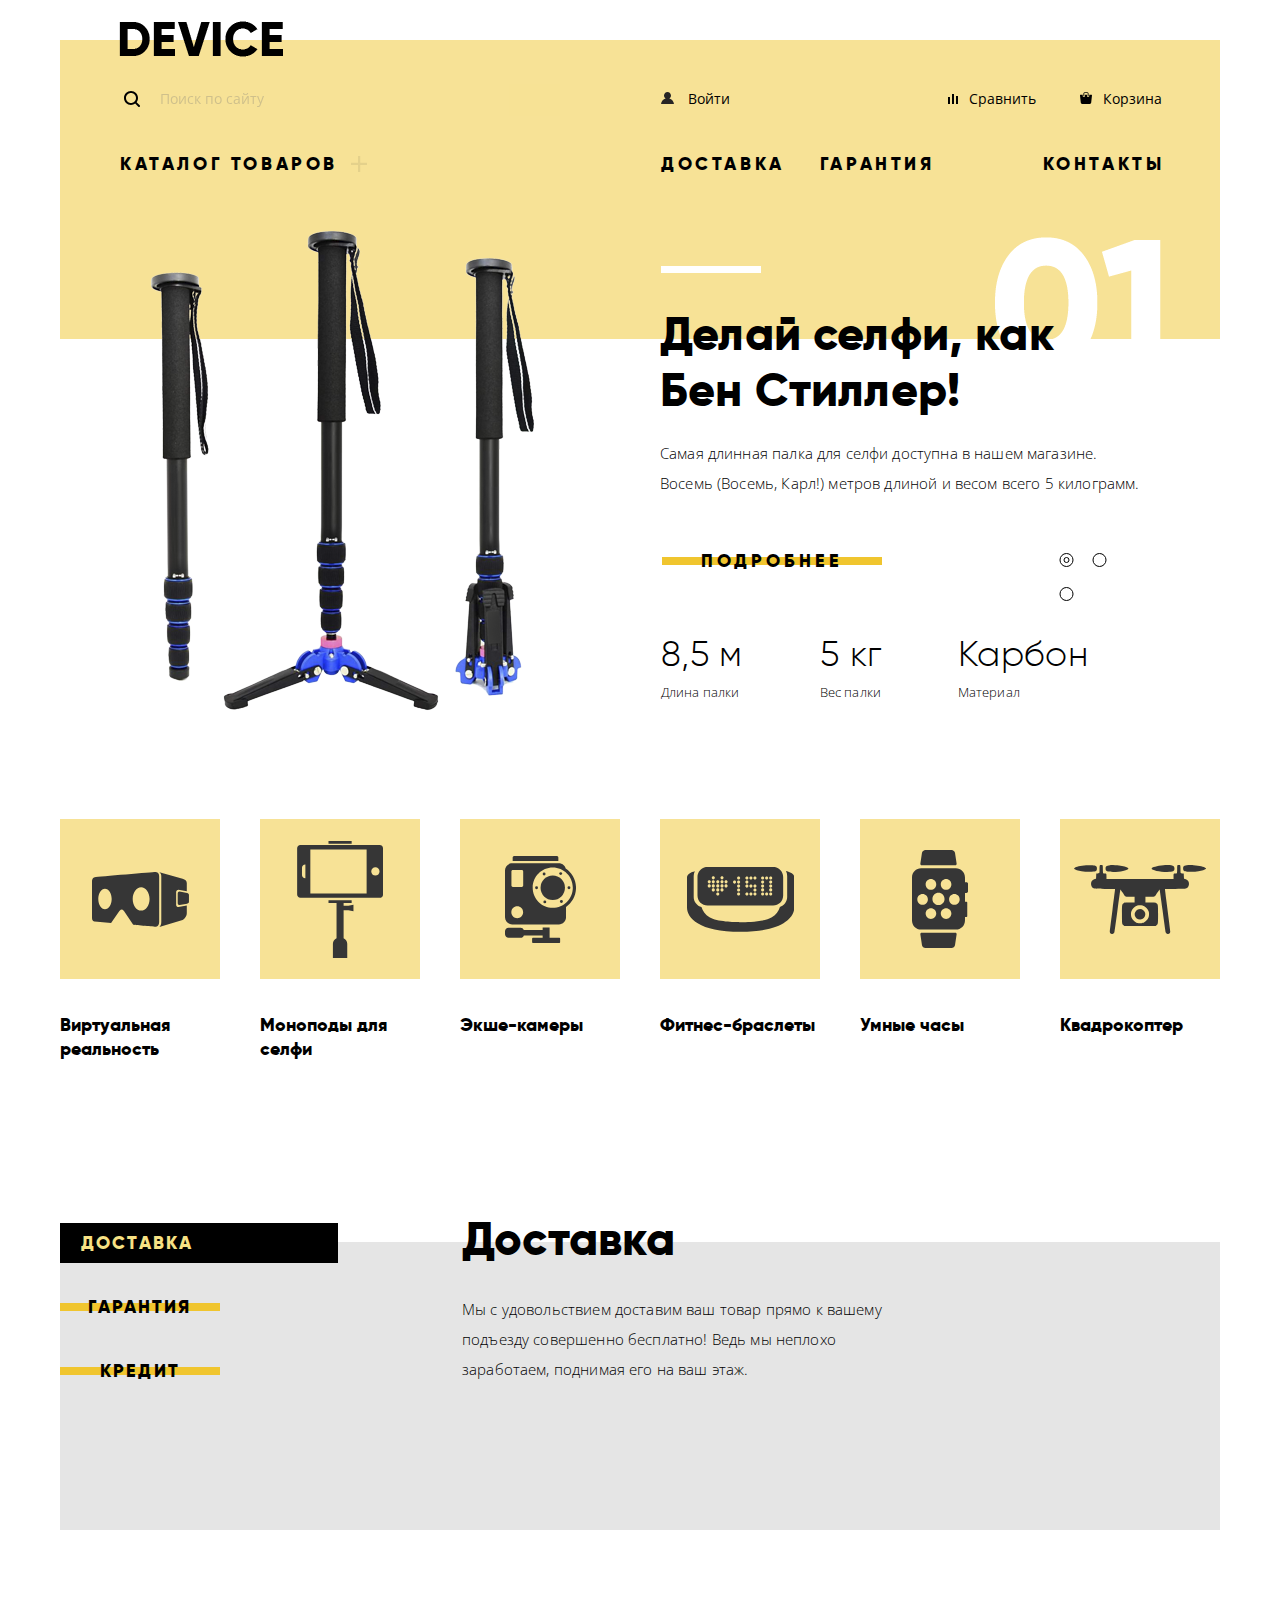
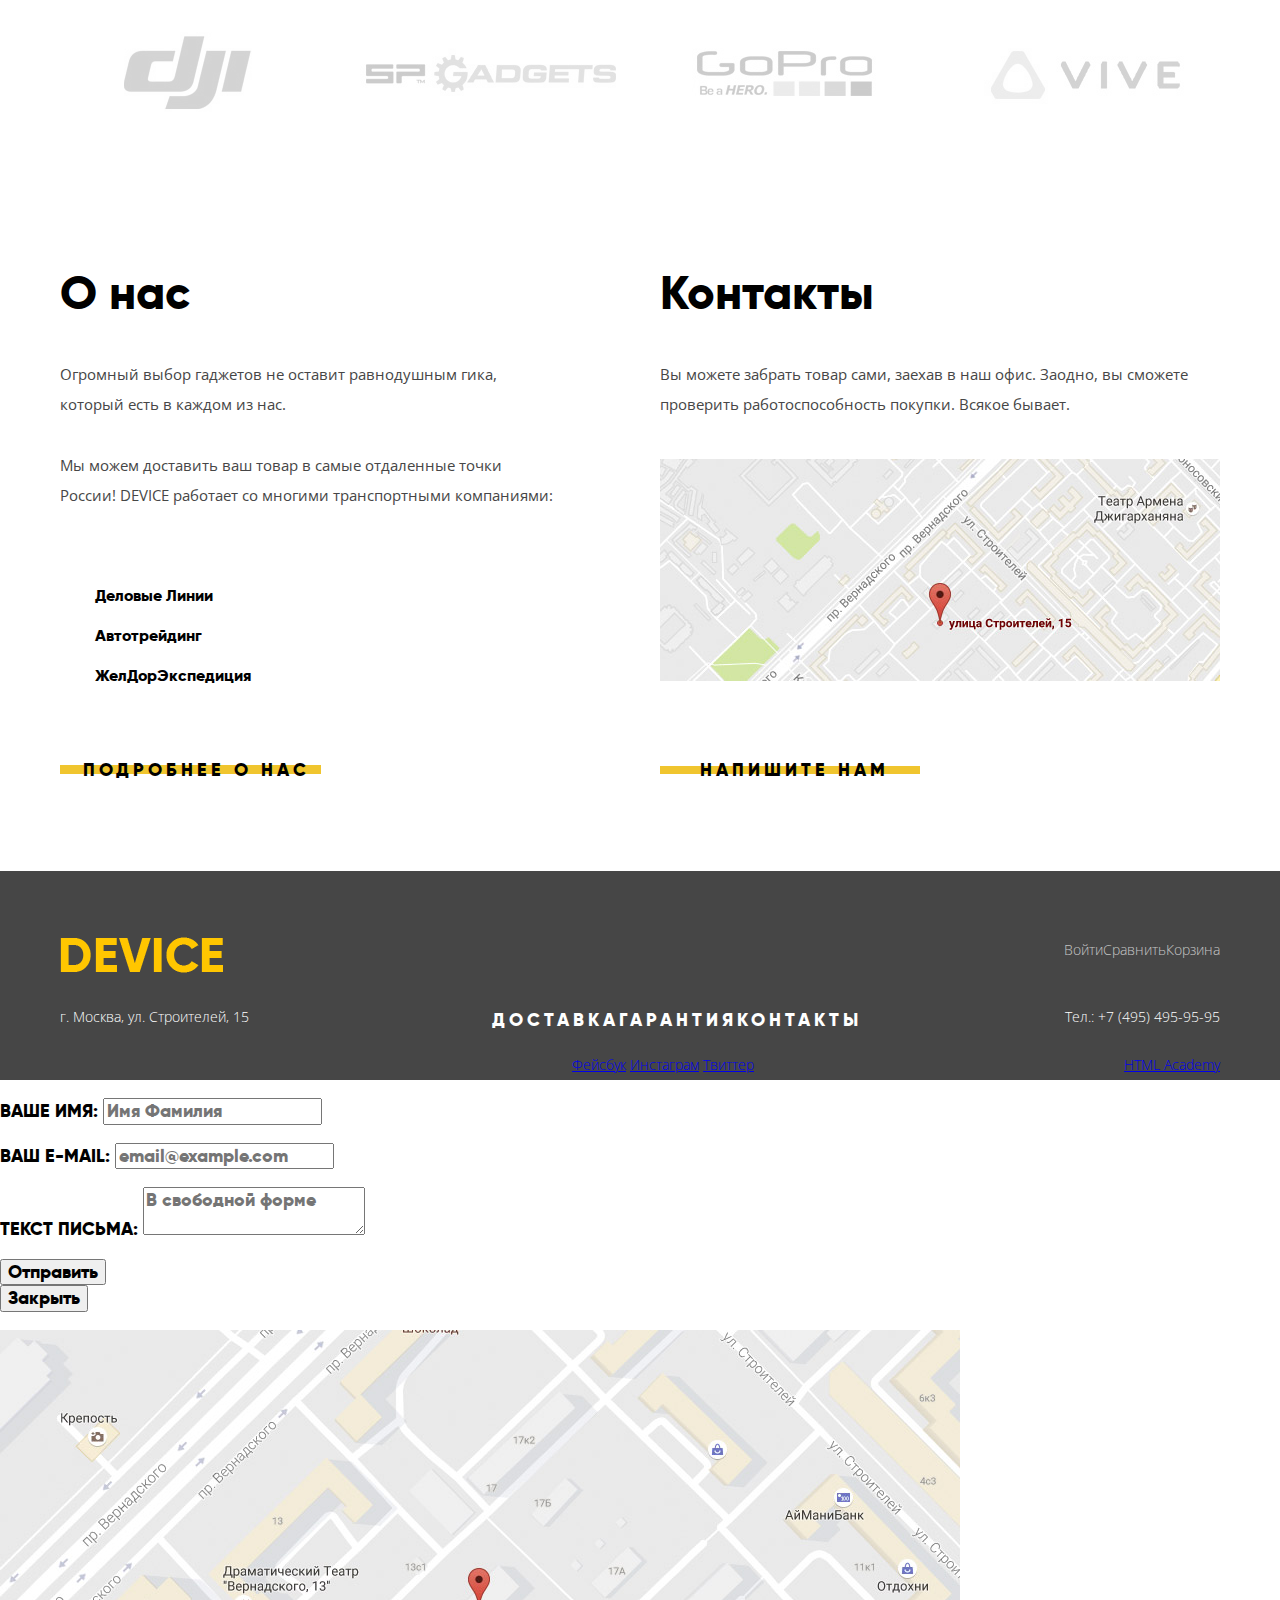
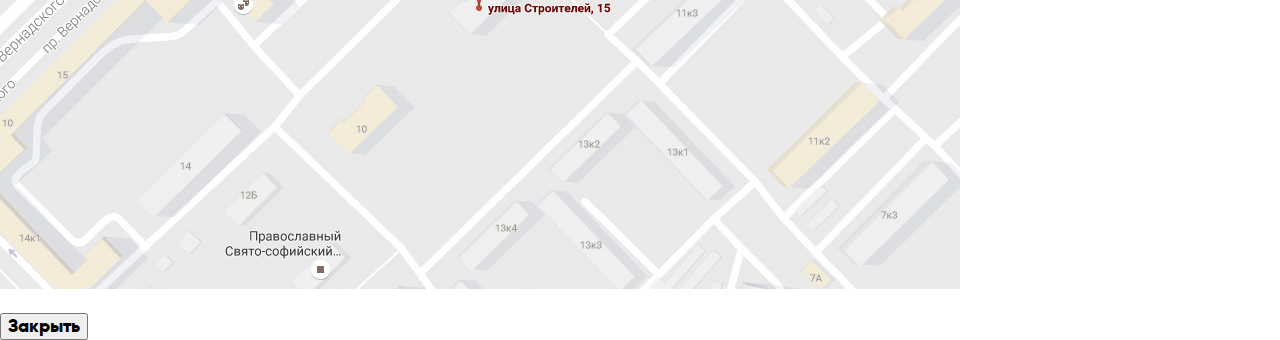
==== commit d516a93c: "Слайдер с видами услуг" ====
--- a/index.html
+++ b/index.html
@@ -150,9 +150,35 @@
           </li>
         </ul>
       </section>
-      <section class="services">
-        <h2 class="visually-hidden">Виды услуг</h2>
-        <!--Место для слайдера-->
+      <section class="services-slider">
+        <div class="services-slider-container">
+          <h2 class="visually-hidden">Виды услуг</h2>
+          <input class="visually-hidden" type="radio" id="delivery" name="services" value="111" checked>
+          <input class="visually-hidden" type="radio" id="warranty" name="services">
+          <input class="visually-hidden" type="radio" id="credit" name="services">
+          <div class="service-slider-control">
+            <label class="services-slider-decor service-controls-item--1" for="delivery">Доставка</label>
+            <label class="services-slider-decor service-controls-item--2" for="warranty">Гарантия</label>
+            <label class="services-slider-decor service-controls-item--3" for="credit">Кредит</label>
+          </div>
+          <ul class="service-slider-list">
+            <li class="service-slider-item">
+              <h3>Доставка</h3>
+              <p>Мы с удовольствием доставим ваш товар прямо к вашему подъезду совершенно бесплатно! 
+                 Ведь мы неплохо заработаем, поднимая его на ваш этаж.</p>
+            </li>
+            <li class="service-slider-item">
+              <h3>Гарантия</h3>
+              <p>Если из-за возгорания купленного у нас товара у вас сгорит дом — не переживайте, мы выдадим вам новый.
+                  Товар, не дом, конечно же.</p>
+            </li>
+            <li class="service-slider-item">
+              <h3>Кредит</h3>
+              <p>Залезть в долговую яму стало проще! Кредитные консультанты подберут для вас наиболее выгодные 
+                  условия кредита. Выгодные для нашего банка, разумеется.</p>
+            </li>
+          </ul>
+        </div>
       </section>
       <section class="partners">
         <h2 class="visually-hidden">Партнеры</h2>
--- a/css/style.css
+++ b/css/style.css
@@ -49,10 +49,11 @@
 .main-navigation {
     display: flex;
     flex-direction: column;
+    position: relative;
 }
 
 .main-header-catalog {
-    margin: 0 auto;
+    margin: 40px auto 0;
     width: 1160px;
     height: 186px;
     background: rgb(247, 226, 150);
@@ -65,25 +66,86 @@
     padding: 0;
     font-family: 'Open Sans', sans-serif;
     font-size: 14px;
-    line-height: 30px;
+    line-height: 34px;
     font-weight: 400;
     text-transform: none;
     margin-bottom: 20px;
 }
 
 .login-link {
-    margin-left: auto;
+    margin-left: 97px;
+}
+
+.compare-link a{
+    padding-left: 21px;
+    margin-left: 211px;
+    background-image: url(../img/compare-icon.svg);
+    background-repeat: no-repeat;
+    background-position: 0px 5px; 
+}
+
+.basket-link a{
+    padding-left: 23px;
+    margin-left: 44px;
+    background-image: url(../img/cart-icon.svg);
+    background-repeat: no-repeat;
+    background-position: 0px 3px; 
+}
+
+.user-login-link a{
+    margin-left: 99px;
+    padding-left: 28px;
+    background-image: url(../img/user-icon.svg);
+    background-repeat: no-repeat;
+    background-position: 1px 2px; 
+}
+.user-compare-link a{
+    padding-left: 23px;
+    margin-left: 63px;
+    background-image: url(../img/compare-icon.svg);
+    background-repeat: no-repeat;
+    background-position: 2px 4px; 
+}
+
+.user-basket-link a{
+    padding-left: 23px;
+    margin-left: 44px;
+    background-image: url(../img/cart-icon.svg);
+    background-repeat: no-repeat;
+    background-position: 0px 2px; 
 }
 
 .site-navigation {
     display: flex;
     width: 1040px;
     margin: 0 auto;
+    margin-left: 60px;
     padding: 0;
 }
 
+.site-navigation a {
+    display: block;
+    position: relative;
+    letter-spacing: 3.6px;
+}
+
+.site-navigation li:nth-child(1) a{
+    width: 250px;
+    background-image: url(../img/plus.svg);
+    background-repeat: no-repeat;
+    background-position: 231px 4px; 
+}
+
 .site-navigation li:nth-child(2) {
-    margin-left: auto;
+    margin-left: 291px;
+}
+
+.site-navigation li:nth-child(3) {
+    margin-left: 35px;
+}
+
+.site-navigation li:nth-child(4) {
+    margin-left: 108px;
 }
 
 .types-goods  li:nth-child(1) {
@@ -102,12 +164,25 @@
     border: none;
     background: rgb(247, 226, 150);
 }
-
 .login-link button {
+    width: 80px;
     font: inherit;
     border: none;
     cursor: pointer;
     background: none;
+    padding: 0 0 2px 23px;
+    background-image: url(../img/user-icon.svg);
+    background-repeat: no-repeat;
+    background-position: 4px 10px; 
+}
+
+.user-login-link button,
+.footer-login-link button {
+    font: inherit;
+    border: none;
+    cursor: pointer;
+    background: none;
+    margin-left: 26px;
     padding: 0 0 2px 0;
 }
 
@@ -115,6 +190,12 @@
 .site-navigation a {
     color: rgb(0, 0, 0);
     text-decoration: none;
+}
+
+.main-header-logo {
+    position: relative;
+    top: -19px;
+    left: 59px;
 }
 
 .main-header-logo:hover,
@@ -132,13 +213,15 @@
 .user-navigation button:focus,
 .site-navigation a:hover,
 .site-navigation a:focus {
-    color: rgba(0, 0, 0, 0.6);
+    color: rgb(0, 0, 0);
+    opacity: 0.6;
 }
 
 .user-navigation a:active,
 .user-navigation button:active,
 .site-navigation a:active {
-    color: rgba(0, 0, 0, 0.3);
+    color: rgb(0, 0, 0);
+    opacity: 0.3;
 }
 
 .form-navigation {
@@ -156,6 +239,18 @@
     border-bottom: 2px solid transparent;
 }
 
+.form-navigation::before {
+    content: "";
+    position: absolute;
+    top: 9px;
+    left: 4px;
+    width: 16px;
+    height: 16px;
+    background-image: url(../img/search-icon.svg);
+    background-repeat: no-repeat;
+    z-index: 10;
+}
+
 .form-navigation .form-search-text:hover{
     opacity: 0.6;
 }
@@ -169,7 +264,7 @@
 
 .form-navigation input.form-search-submit {
     position: absolute;
-    top: -17px;
+    top: -15px;
     right: 0;
     width: 85px;
     height: 49px;
@@ -231,9 +326,16 @@
 }
 
 .products-item {
+    display: flex;
+    justify-content: center;
+    align-items: center;
+}
+
+.products-item {
     width: 160px;
     height: 160px;
     background-color: rgb(247, 226,150);
+    margin-bottom: 34px;
 }
 
 
@@ -544,6 +646,142 @@
     margin: -4px;
     border: 1px solid rgb(0, 0, 0);
     border-radius: 50%;
+}
+
+/* Стили второго слайдера */
+
+
+.services-slider-container {
+    position: relative;
+    width: 100%;
+    height: 288px;
+    margin-bottom: 94px;
+    background-color: #e5e5e5;
+}
+
+.service-slider-control {
+    position: absolute;
+    top: -19px;
+    width: 160px;
+    height: 180px;
+}
+
+.service-slider-control label{
+    display: block;
+    position: relative;
+    width: 160px;
+    height: 40px;
+    text-align: center;
+    text-transform: uppercase;
+    letter-spacing: 2.15px;
+}
+
+.services-slider-decor {
+    font-size: 18px;
+    text-transform: uppercase;
+    line-height: 40px;
+    margin-bottom: 24px;
+    border: none;
+    color: rgb(0, 0, 0);
+    text-decoration: none;
+    background: linear-gradient(to bottom, rgba(255,255,255,0.0) 40%,rgba(240,197,46,1) 40%,rgba(240,197,46,1) 60%,rgba(255,255,255,0.0) 60%);
+}
+
+.services-slider-decor:hover {
+    background: rgb(240, 197, 46);
+}
+
+.service-slider-list {
+    position: absolute;
+    margin: 0;
+    left: 382px;
+    top: -14px;
+    padding: 0;
+    list-style: none;
+}
+
+.service-slider-item {
+    width: 465px;
+    padding: 0 20px 0 20px;
+}
+
+.service-slider-item h3 {
+    margin: 0;
+    padding: 0;
+    margin-bottom: 42px;
+    font-size: 47px;
+    font-weight: 400;
+    letter-spacing: 0.21px;
+    text-transform: none;
+}
+
+.service-slider-item p {
+    margin: 0;
+    padding: 0;
+    font-family: "Open Sans", sans-serif;
+    font-size: 15px;
+    font-weight: 300;
+    line-height: 30px;
+    letter-spacing: 0.15px;
+    text-transform: none;
+}
+
+.service-slider-item {
+    display: none;
+}
+
+#delivery:checked ~ .service-slider-list .service-slider-item:nth-child(1) {
+    display: block;
+}
+  
+#warranty:checked ~ .service-slider-list .service-slider-item:nth-child(2) {
+    display: block;
+}
+  
+#credit:checked ~ .service-slider-list .service-slider-item:nth-child(3) {
+    display: block;
+}
+
+#delivery:checked ~ .service-slider-control .service-controls-item--1::before {
+    content: "Доставка";
+    position: absolute;
+    top: 0px;
+    left: 0px;
+    z-index: 2;
+    width: 257px;
+    height: 40px;
+    text-align: left;
+    padding-left: 21px;
+    background: rgb(0,0,0);
+    color: #f7e184;
+}
+
+#warranty:checked ~ .service-slider-control .service-controls-item--2::before {
+    content: "Гарантия";
+    position: absolute;
+    top: 0px;
+    left: 0px;
+    z-index: 2;
+    width: 252px;
+    height: 40px;
+    text-align: left;
+    padding-left: 26px;
+    background: rgb(0,0,0);
+    color: #f7e184;
+}
+
+#credit:checked ~ .service-slider-control .service-controls-item--3::before {
+    content: "Кредит";
+    position: absolute;
+    top: 0px;
+    left: 0px;
+    z-index: 2;
+    width: 240px;
+    height: 40px;
+    text-align: left;
+    padding-left: 38px;
+    background: rgb(0,0,0);
+    color: #f7e184;
 }
 
 /* Стили каталога */
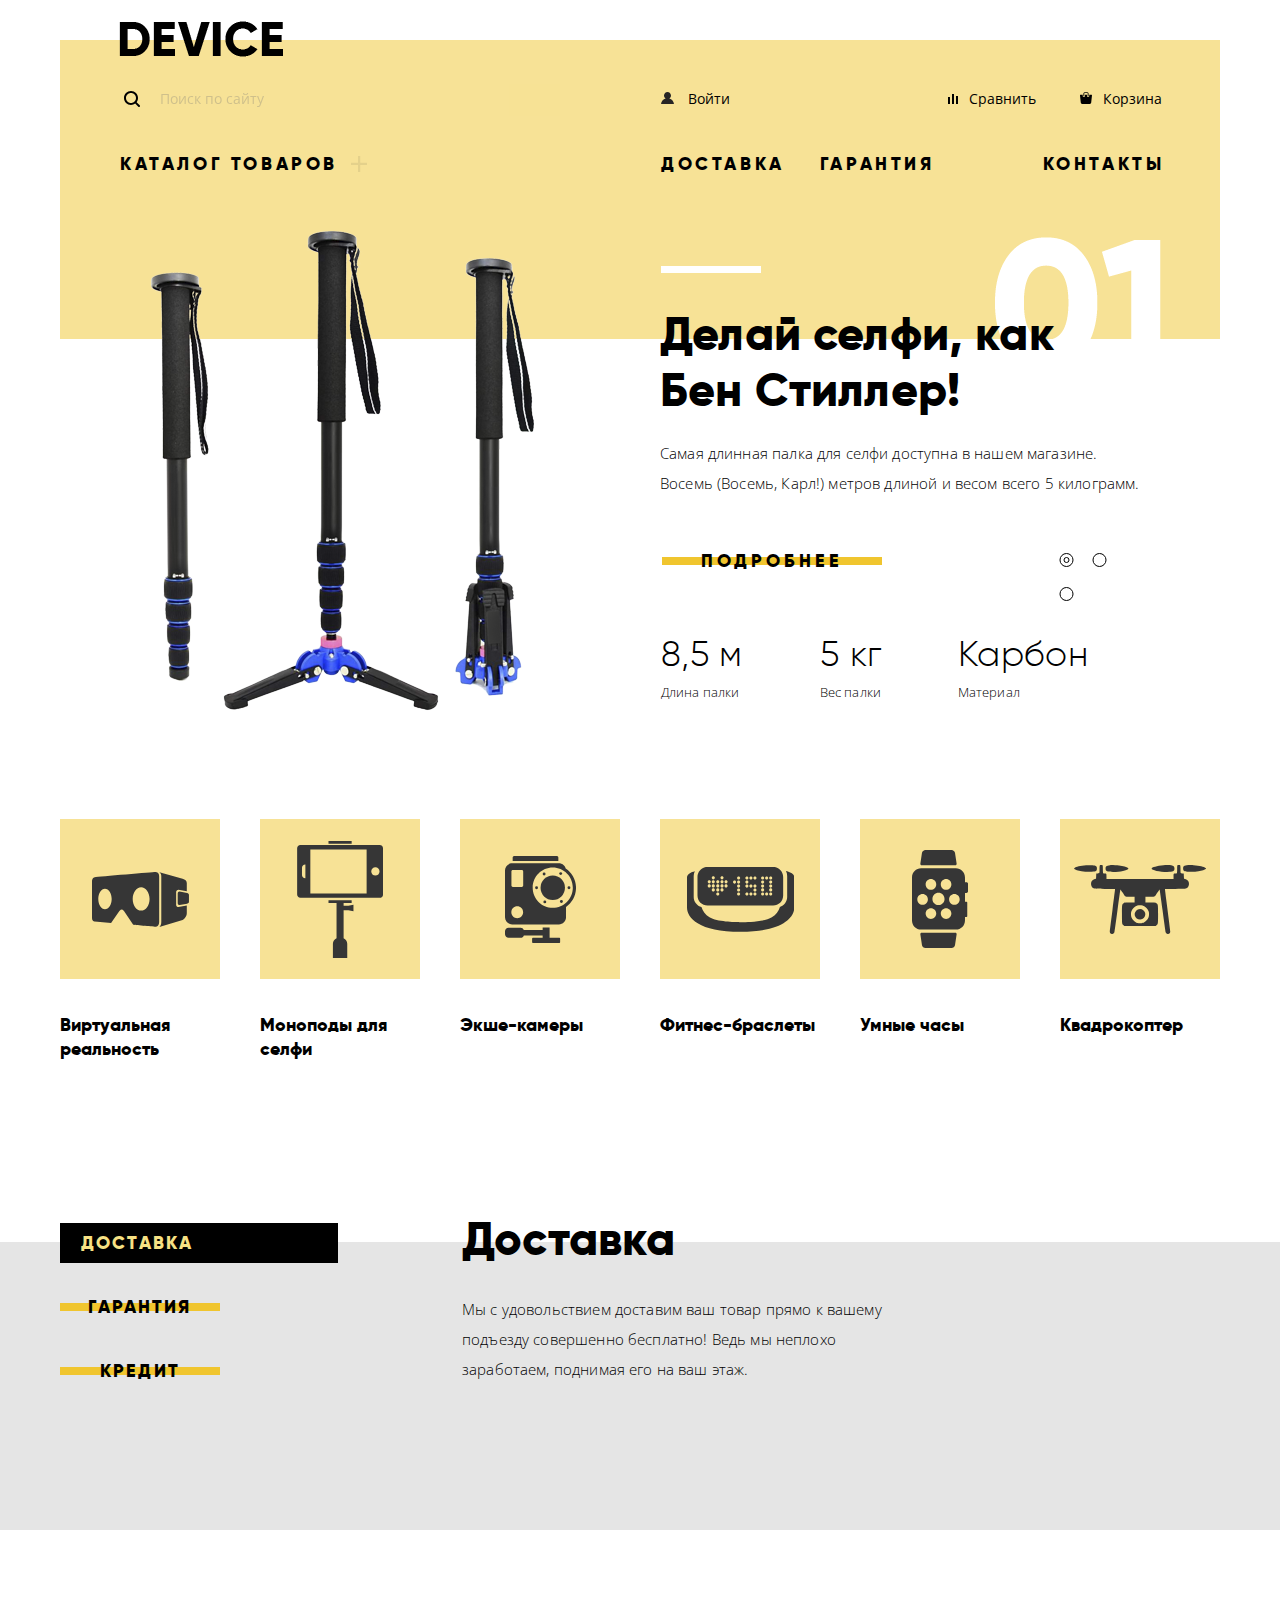
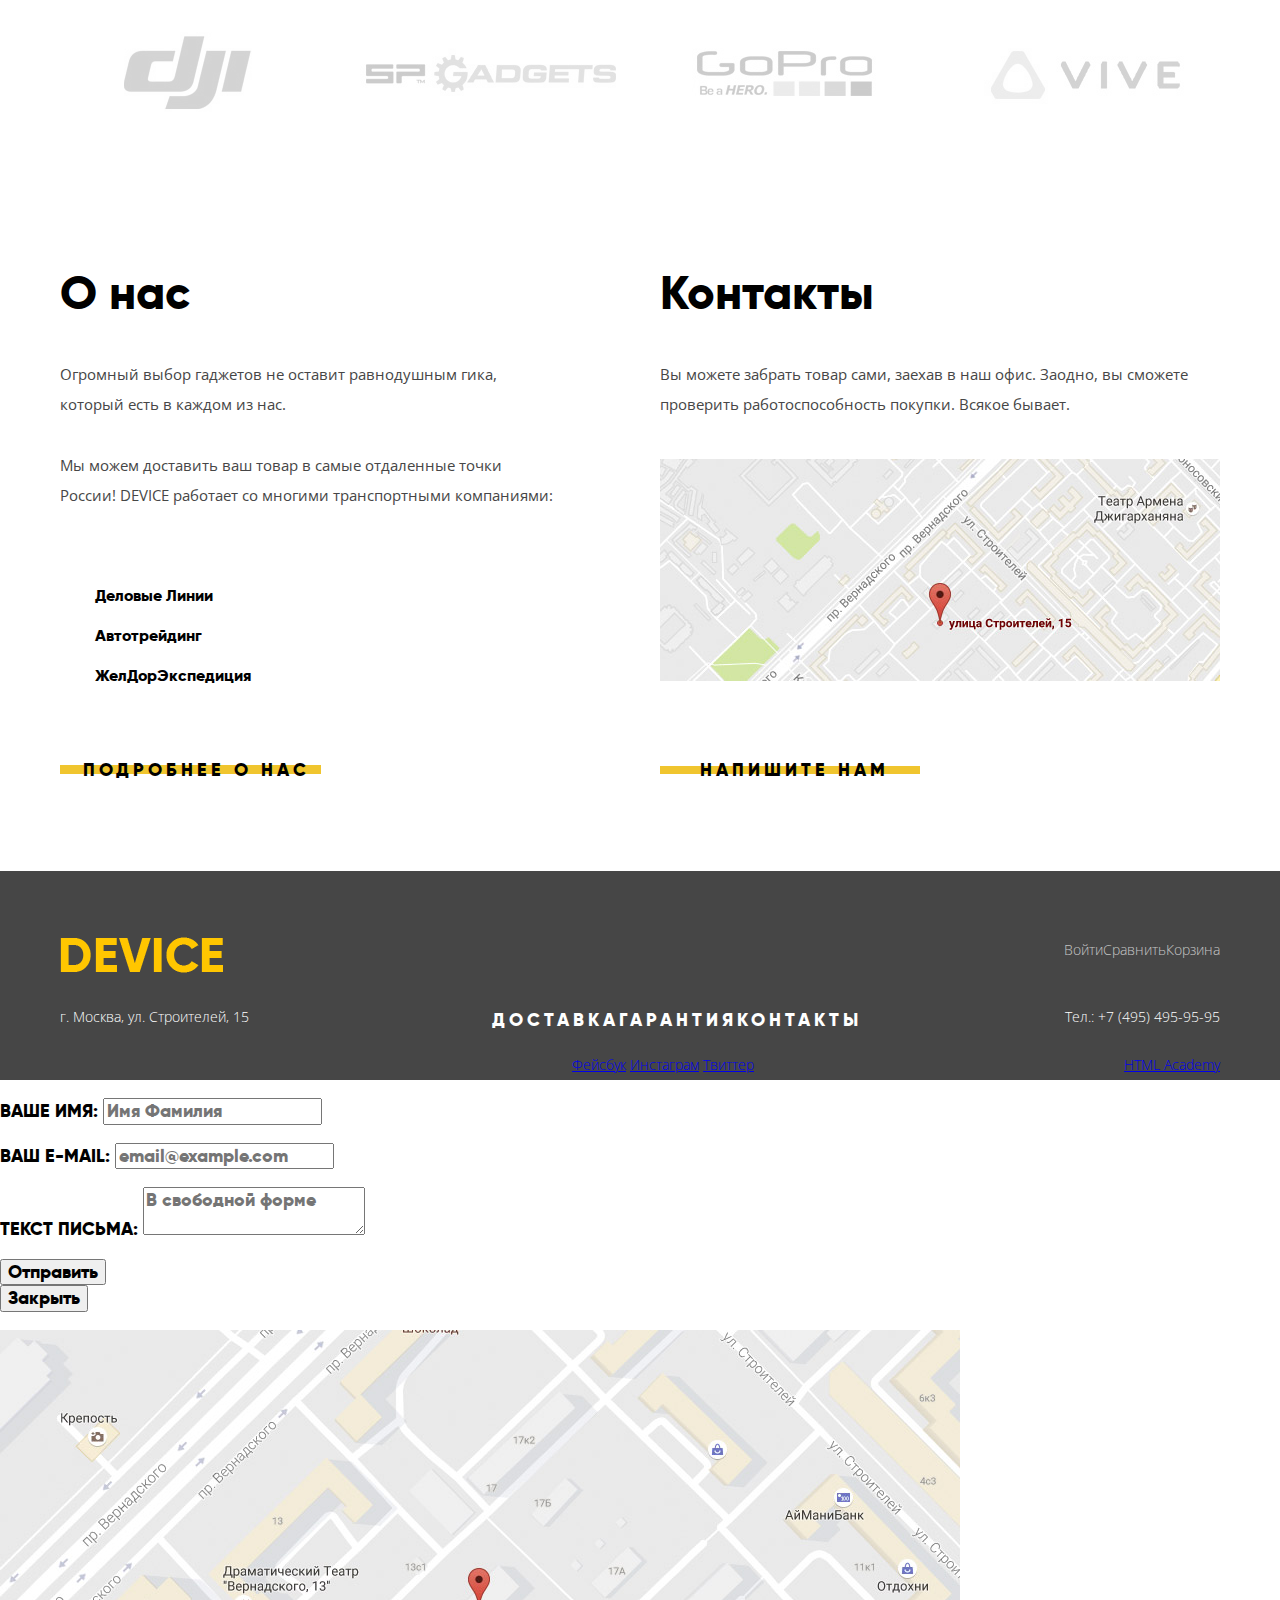
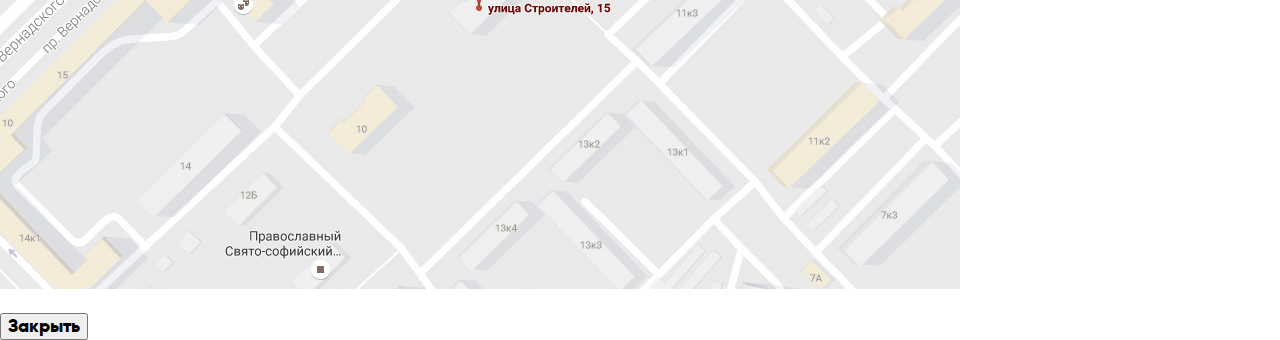
==== commit ecc6134e: "От центровал блок для второго слайдера." ====
--- a/index.html
+++ b/index.html
@@ -153,7 +153,7 @@
       <section class="services-slider">
         <div class="services-slider-container">
           <h2 class="visually-hidden">Виды услуг</h2>
-          <input class="visually-hidden" type="radio" id="delivery" name="services" value="111" checked>
+          <input class="visually-hidden" type="radio" id="delivery" name="services" checked>
           <input class="visually-hidden" type="radio" id="warranty" name="services">
           <input class="visually-hidden" type="radio" id="credit" name="services">
           <div class="service-slider-control">
--- a/css/style.css
+++ b/css/style.css
@@ -649,13 +649,19 @@
 }
 
 /* Стили второго слайдера */
-
+.services-slider {
+    position: relative;
+    width: 1435px;
+    margin-left: -136px;
+    margin-bottom: 94px;
+    height: 288px;
+    background-color: #e5e5e5;
+}
 
 .services-slider-container {
     position: relative;
-    width: 100%;
     height: 288px;
-    margin-bottom: 94px;
+    margin-left: 136px;
     background-color: #e5e5e5;
 }
 
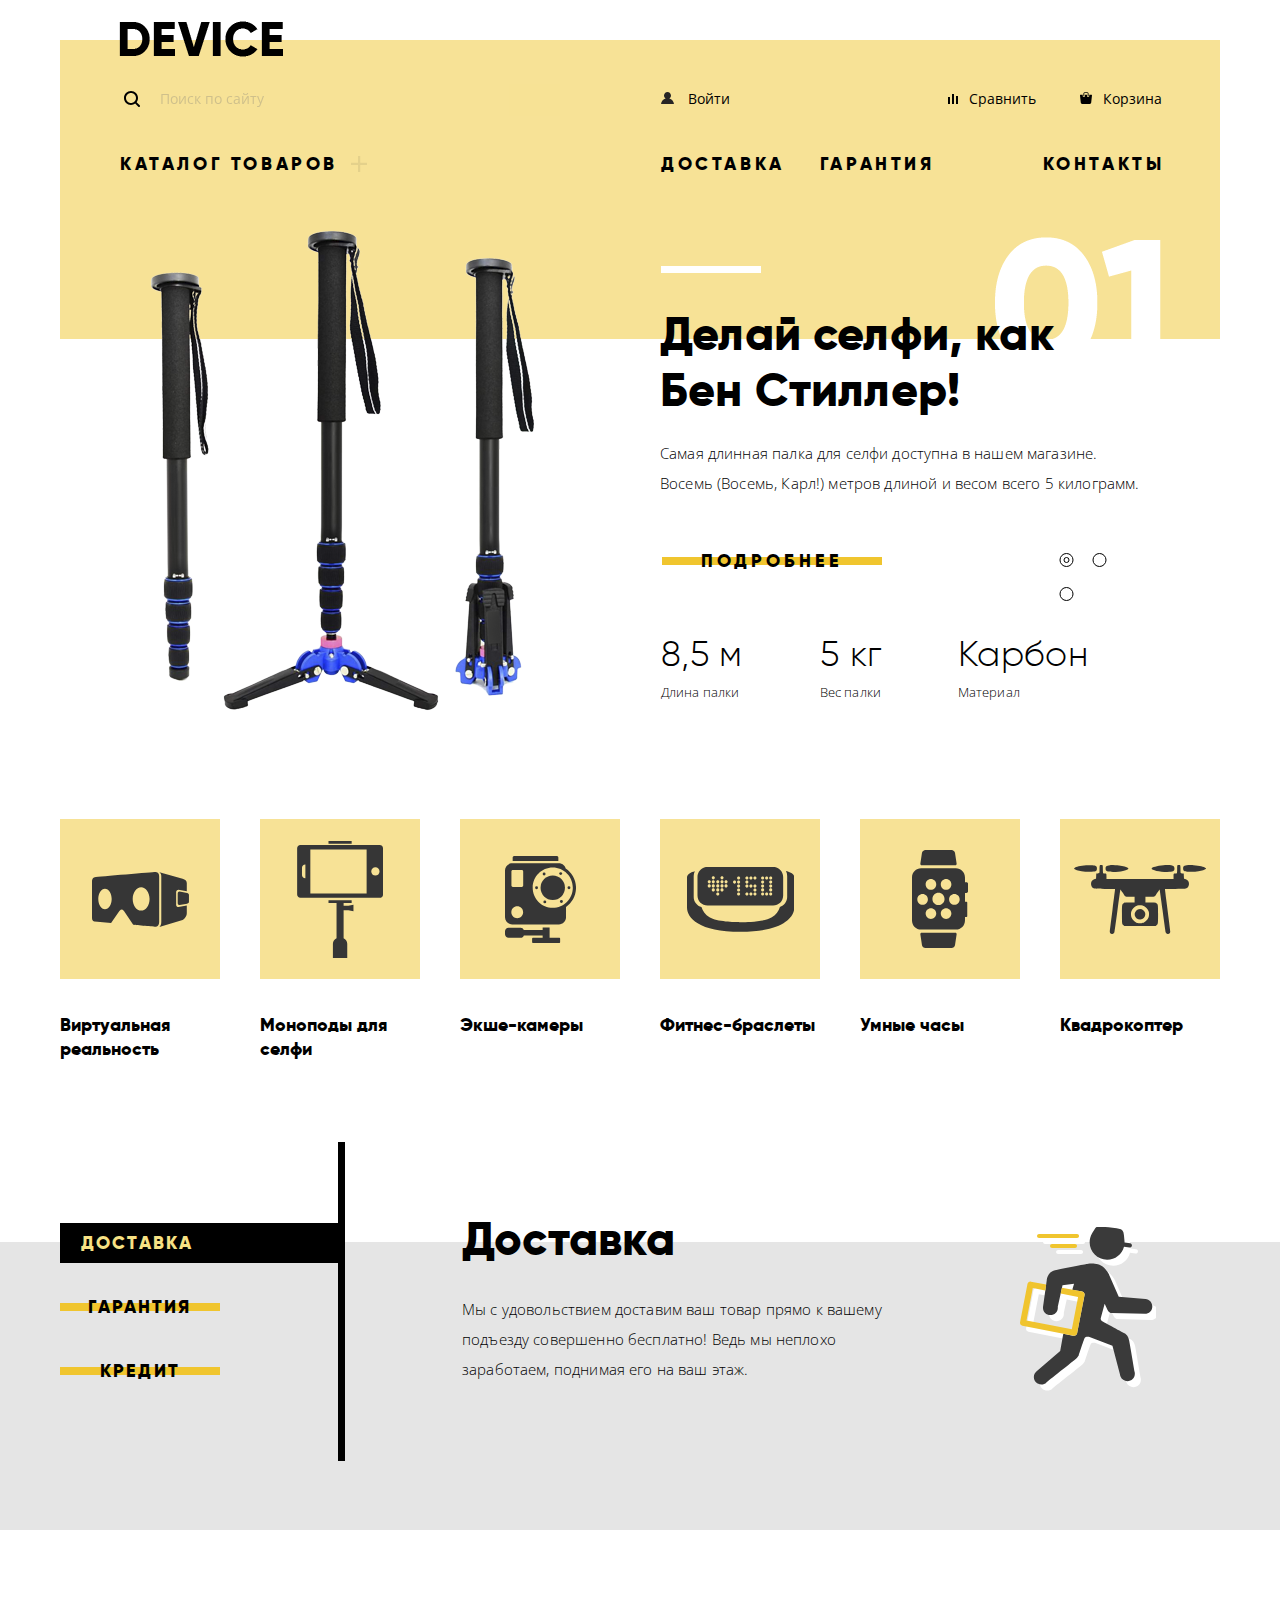
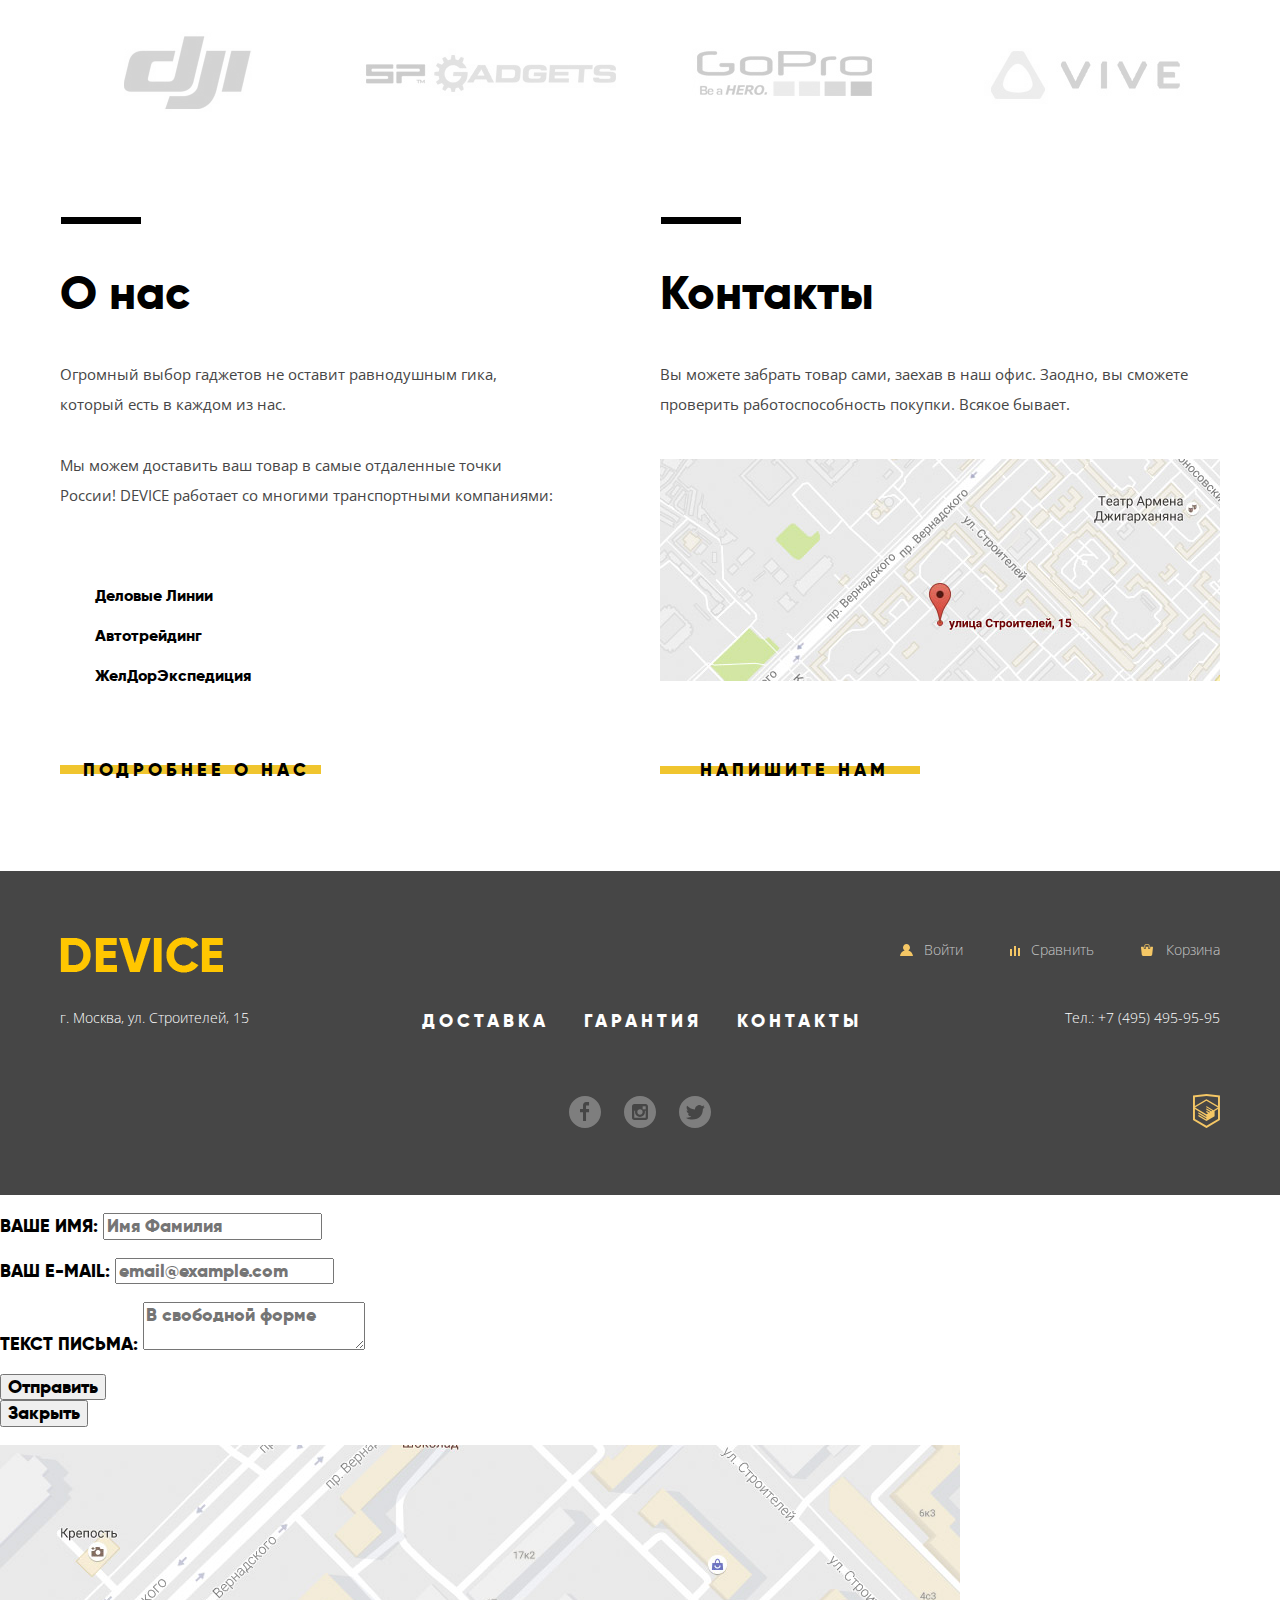
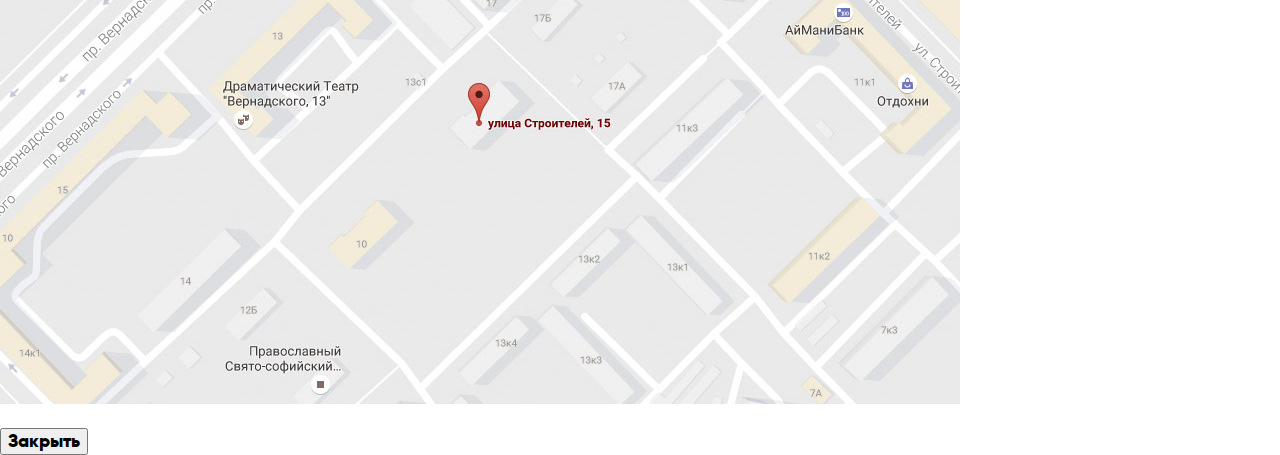
==== commit 550d9458: "Завершение оформления элементов главной страницы." ====
--- a/index.html
+++ b/index.html
@@ -236,13 +236,58 @@
             </div>
             <div class="footer-bottom">
               <div class="footer-social">
-                <a href="#" class="social-btn">Фейсбук</a>
-                <a href="#" class="social-btn">Инстаграм</a>
-                <a href="#" class="social-btn">Твиттер</a>
+                <ul>
+                  <li class-"social-item">
+                    <a href="#" class="social-btn"><span class="visually-hidden">Фейсбук</span>
+                      <svg version="1.1" id="Layer_1" xmlns="http://www.w3.org/2000/svg" xmlns:xlink="http://www.w3.org/1999/xlink" x="0px" y="0px"
+                           width="32px" height="32px" viewBox="0 0 32 32" enable-background="new 0 0 32 32" xml:space="preserve">
+                        <path fill="#FFFFFF" d="M16,0C7.164,0,0,7.163,0,16s7.164,16,16,16c8.837,0,16-7.164,16-16S24.837,0,16,0z M20.062,9.455h-3.021
+                              v3.444h3.021v3.445h-3.021v8.61h-3.021v-8.61H11v-3.445h3.021V9.455c0-1.902,1.353-3.445,3.021-3.445h3.021V9.455z"/>
+                     </svg>
+                    </a>
+                  </li>
+                  <li class-"social-item">
+                    <a href="#" class="social-btn"><span class="visually-hidden">Инстаграм</span>
+                      <svg version="1.1" id="Layer_1" xmlns="http://www.w3.org/2000/svg" xmlns:xlink="http://www.w3.org/1999/xlink" x="0px" y="0px"
+                           width="32px" height="32px" viewBox="0 0 32 32" enable-background="new 0 0 32 32" xml:space="preserve">
+                       <g>
+                         <path fill="#FFFFFF" d="M20.916,16c0,2.728-2.211,4.938-4.938,4.938S11.039,18.728,11.039,16c0-0.394,0.051-0.773,0.138-1.14
+                                h-0.897v6.838h11.396V14.86h-0.897C20.865,15.227,20.916,15.606,20.916,16z"/>
+                         <path fill="#FFFFFF" d="M15.978,18.659c1.466,0,2.659-1.193,2.659-2.659s-1.193-2.659-2.659-2.659
+                                c-1.466,0-2.659,1.193-2.659,2.659S14.511,18.659,15.978,18.659z"/>
+                         <rect x="18.637" y="10.302" fill="#FFFFFF" width="3.039" height="3.039"/>
+                         <path fill="#FFFFFF" d="M16,0C7.164,0,0,7.164,0,16c0,8.837,7.164,16,16,16c8.837,0,16-7.163,16-16C32,7.164,24.837,0,16,0z
+                               M23.955,21.698c0,1.254-1.025,2.279-2.279,2.279H10.279C9.026,23.978,8,22.952,8,21.698V10.302c0-1.253,1.026-2.279,2.279-2.279
+                               h11.396c1.254,0,2.279,1.026,2.279,2.279V21.698z"/>
+                        </g>
+                      </svg>
+                    </a>
+                  </li>
+                  <li class-"social-item">
+                    <a href="#" class="social-btn"><span class="visually-hidden">Твиттер</span>
+                      <svg version="1.1" xmlns="http://www.w3.org/2000/svg" xmlns:xlink="http://www.w3.org/1999/xlink" x="0px" y="0px" width="32px"
+	                         height="32px" viewBox="0 0 32 32" enable-background="new 0 0 32 32" xml:space="preserve">
+                        <g id="Layer_1"></g>
+                        <g id="Layer_2">
+	                        <path fill="#FFFFFF" d="M16,0C7.164,0,0,7.164,0,16c0,8.837,7.164,16,16,16c8.837,0,16-7.163,16-16C32,7.164,24.837,0,16,0z
+		                            M23.944,12.809c-0.251,6.516-3.463,10.832-10.992,10.702c-0.14,0-0.205,0-0.233,0c-0.015,0-0.021,0-0.021,0
+		                            c-0.029,0-0.094,0-0.232,0c-0.447,0-4.543-0.443-5.344-1.823c2.479,0.19,4.247-0.406,5.12-1.136
+		                            c-1.048-0.289-2.923-0.461-3.251-2.848c0.384,0.104,0.618,0.221,1.299,0.113c-1.307-0.824-2.758-1.519-2.679-3.643
+		                            c0.311,0.317,1.164,0.518,1.46,0.457c-0.768-0.233-2.149-3.244-0.974-4.781c1.984,1.79,4.075,3.482,7.804,3.643
+		                            c0.227-2.214,1.24-3.699,3.168-4.325c1.84-0.479,3.255,0.26,3.901,1.138c0.737-0.224,1.453-0.466,2.193-0.685
+		                            c-0.004,0.833-0.569,1.463-0.935,1.709c0.747,0.165,1.423-0.475,1.423-0.475C25.467,11.818,24.557,12.58,23.944,12.809z"/>
+                        </g>
+                      </svg>
+                    </a>
+                  </li>
+                </ul>
               </div>
               <div class="footer-copyright">
-                <!--у span потом задастся картинка через background в стилях!!-->
-                <a href="https://htmlacademy.ru/intensive/htmlcss"><span>HTML Academy</span></a>
+                <a href="https://htmlacademy.ru/intensive/htmlcss"><span class="visually-hidden">HTML Academy</span>
+                  <svg version="1.1" fill="#F5C765" id="Layer_1" xmlns="http://www.w3.org/2000/svg" xmlns:xlink="http://www.w3.org/1999/xlink" x="0px" y="0px" width="26.943px" height="34.09px" viewBox="0 0 26.943 34.09" enable-background="new 0 0 26.943 34.09" xml:space="preserve">
+                    <path d="M13.62,0.017L13.472,0L0,1.412v24.661l13.473,8.017l13.43-7.99l0.042-0.025V1.412L13.62,0.017z M25.019,12.127L13.495,5.334 L13.494,5.23l-0.087,0.05l-0.088-0.056v0.109L1.925,12.118V3.147l11.548-1.212l11.547,1.212V12.127z M13.405,6.787L24.923,13.5 l-4.479,2.64l-7.093-4.221l-0.014,1.415l5.904,3.513l-0.86,0.507l-5.03-2.992l-0.014,1.415l3.827,2.275l-0.782,0.523l-3.031-1.787 l-0.014,1.413l1.853,1.091l-1.8,1.081L2.034,13.622L13.405,6.787z M1.925,15.127l11.411,6.791l0.016,1.044L5.41,18.234L5.395,19.65 l7.979,4.795l0.018,1.076l-7.973-4.74l-0.013,1.414l8.021,4.822l0.046,0.025l8.143-4.872l-0.011-5.177l3.415-2.036v10.021 L13.472,31.85L1.925,24.979V15.127z"/>
+                  </svg>
+                </a>
               </div>
             </div>
       </div>
--- a/css/style.css
+++ b/css/style.css
@@ -369,10 +369,12 @@
 }
 
 .about {
+    position: relative;
     width: 493px;
 }
 
 .contacts {
+    position: relative;
     width: 560px;
 }
 
@@ -409,6 +411,26 @@
     font-size: 16px;
     text-transform: none;
     padding: 0 0 16px 0;
+}
+
+.about h2::before {
+    content: "";
+    position: absolute;
+    top: -14px;
+    left: 1px;
+    width: 80px;
+    height: 7px;
+    background-color: rgb(0, 0, 0);
+}
+
+.contacts h2::before {
+    content: "";
+    position: absolute;
+    top: -14px;
+    left: 1px;
+    width: 80px;
+    height: 7px;
+    background-color: rgb(0, 0, 0);
 }
 
 /* Стили слайдера */
@@ -789,6 +811,53 @@
     background: rgb(0,0,0);
     color: #f7e184;
 }
+
+.service-slider-control::after {
+    content: "";
+    position: absolute;
+    top: -81px;
+    right: -125px;
+    width: 7px;
+    height: 319px;
+    background-color: rgb(0, 0, 0);
+}
+
+.service-slider-list li:nth-child(1)::before {
+    content: "";
+    position: absolute;
+    top: -1px;
+    right: -209px;
+    width: 136px;
+    height: 164px;
+    background-image: url(../img/delivery-icon.svg);
+    background-repeat: no-repeat;
+    background-position: 0px 0px;
+}
+
+.service-slider-list li:nth-child(2)::before {
+    content: "";
+    position: absolute;
+    top: -24px;
+    right: -226px;
+    width: 171px;
+    height: 195px;
+    background-image: url(../img/warranty-icon.svg);
+    background-repeat: no-repeat;
+    background-position: 0px 0px;
+}
+
+.service-slider-list li:nth-child(3)::before {
+    content: "";
+    position: absolute;
+    top: -26px;
+    right: -217px;
+    width: 171px;
+    height: 195px;
+    background-image: url(../img/credit-icon.svg);
+    background-repeat: no-repeat;
+    background-position: 0px 0px;
+}
+
 
 /* Стили каталога */
 .container-catalog {
@@ -1249,7 +1318,7 @@
 .footer-top {
     display: flex;
     margin-top: 50px;
-    margin-bottom: 9px;
+    margin-bottom: 24px;
 }
 
 .footer-logo {
@@ -1275,19 +1344,59 @@
     margin-left: auto;
 }
 
+.footer-user-navigation li:nth-child(1) a {
+    padding-left: 24px;
+    width: 12px;
+    height: 12px;
+    background-image: url(../img/footer-user-icon.svg);
+    background-repeat: no-repeat;
+    background-position: 0px 4px;
+}
+
+.footer-user-navigation li:nth-child(2) a {
+    margin-left: 47px;
+    padding-left: 21px;
+    width: 12px;
+    height: 12px;
+    background-image: url(../img/footer-compare-icon.svg);
+    background-repeat: no-repeat;
+    background-position: 0px 6px;
+}
+
+
+.footer-user-navigation li:nth-child(3) a {
+    margin-left: 47px;
+    padding-left: 25px;
+    width: 12px;
+    height: 12px;
+    background-image: url(../img/footer-cart-icon.svg);
+    background-repeat: no-repeat;
+    background-position: 0px 4px;
+}
+
 .footer-middle {
     display: flex;
     justify-content: space-between;
     align-items: center;
+    margin-bottom: 45px;
 }
 
 .footer-middle span {
     margin-top: -9px;
 }
 
+.footer-menu {
+    margin-left: -30px;
+    width: 440px;
+}
+
 .footer-site-menu {
     display: flex;
-}
+    justify-content: space-between;
+    padding: 0px;
+    margin: 0px;
+}
+
 
 .footer-user-navigation li,
 .footer-site-menu li{
@@ -1297,7 +1406,7 @@
 .footer-user-navigation a,
 .footer-user-navigation span,
 .user-nav-btn {
-    color: rgba(255, 255, 255, 0.7);
+    color: rgb(255, 255, 255, 0.7);
     text-decoration: none;
 }
 
@@ -1314,14 +1423,31 @@
 
 .footer-bottom {
     display: flex;
+    margin-bottom: 43px;
 }
 
 .footer-social {
-    margin-left: 512px;
+    margin: 0px;
+    margin-left: 469px;
+    padding: 0px;
+}
+
+.footer-social ul {
+    display: flex;
+}
+
+.footer-social li {
+    list-style: none;
+    margin-right: 23px;
+}
+
+.footer-social li:last-child {
+    margin-right: 0px;
 }
 
 .footer-copyright {
     margin-left: auto;
+    margin-top: 12px;
 }
 
 .footer-user-navigation a:hover,
@@ -1337,12 +1463,27 @@
 .user-nav-btn:active {
     opacity: 0.3;
 }
-
+.footer-copyright a:hover,
+.footer-site-menu a:focus,
 .footer-site-menu a:hover,
 .footer-site-menu a:focus {
-    color: rgba(255, 255, 255, 0.6);
+    opacity: 0.6;
 }
 
 .footer-site-menu a:active {
-    color: rgba(255, 255, 255, 0.3);
+    opacity: 0.3;
+}
+
+.social-btn {
+    opacity: 0.3;
+}
+
+.social-btn:hover,
+.social-btn:focus {
+    opacity: 1;
+}
+
+.social-btn:active,
+.footer-site-menu a:active {
+    opacity: 0.1;
 }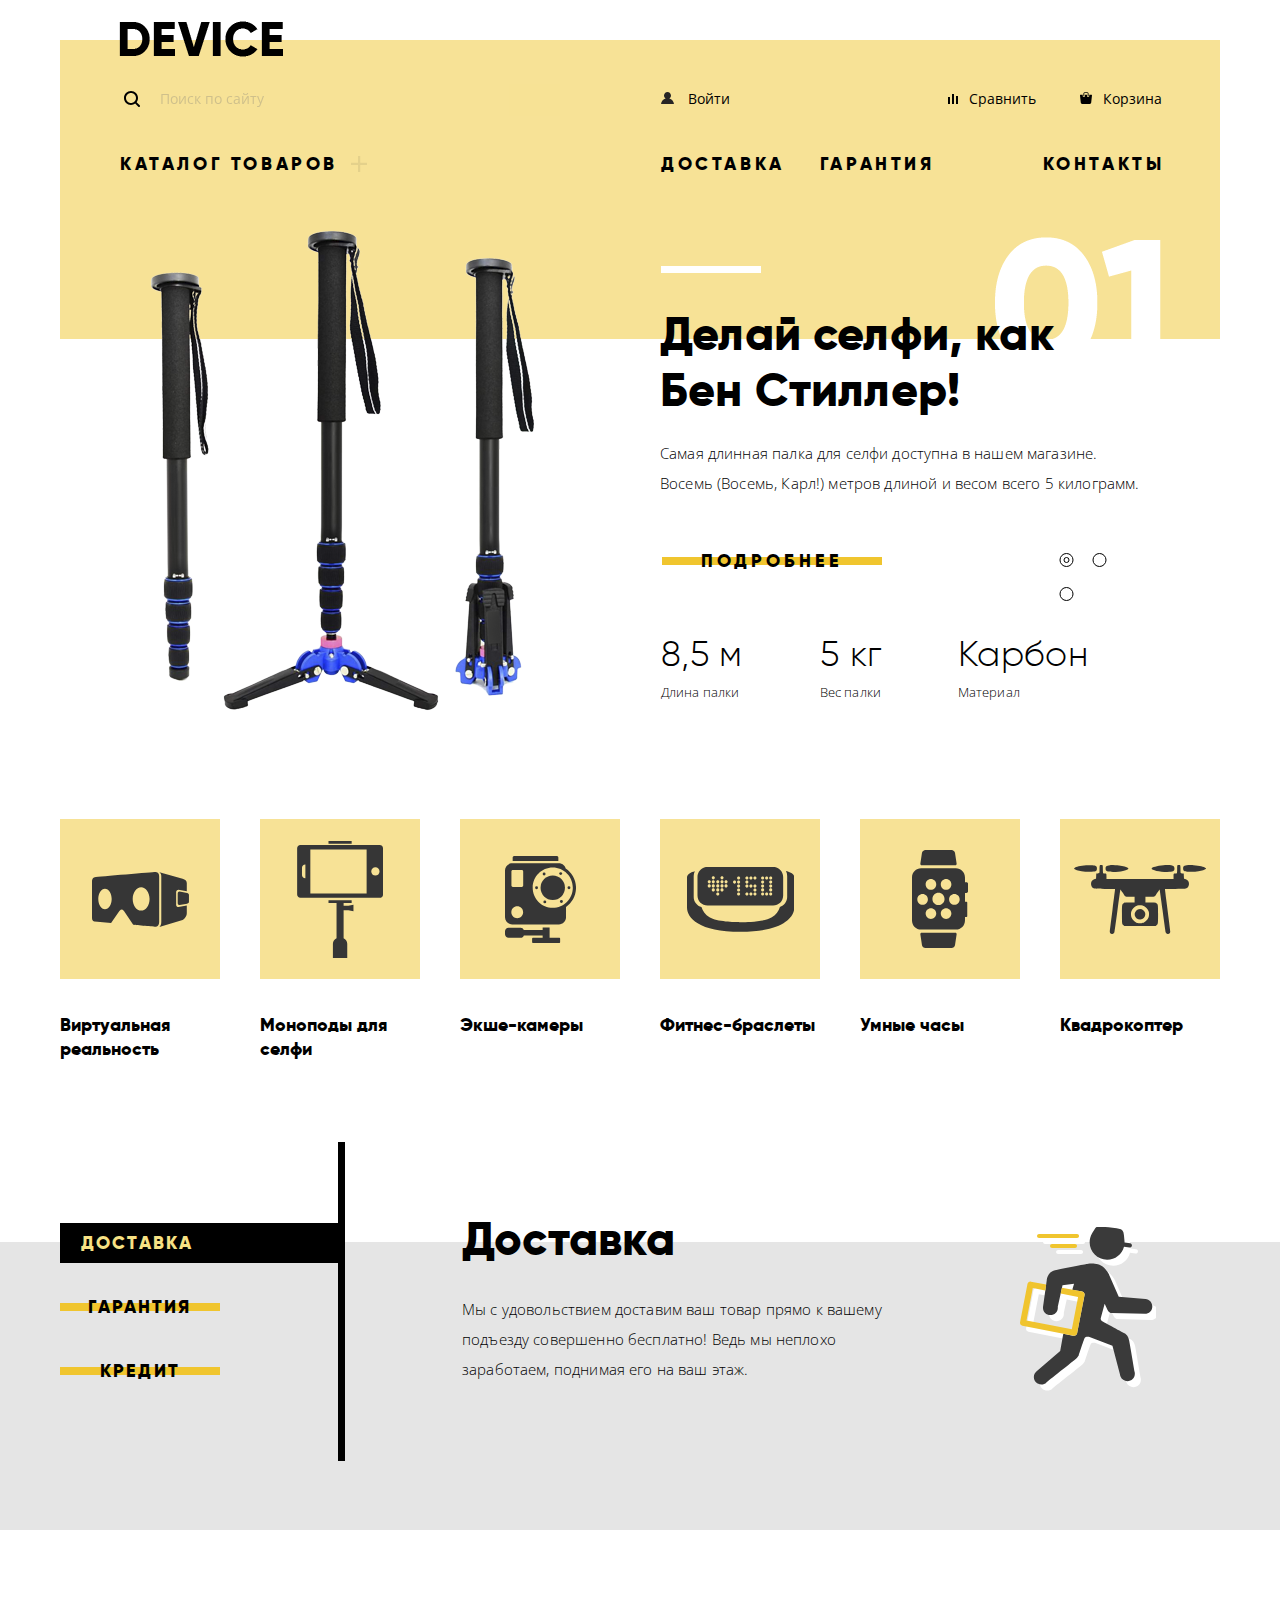
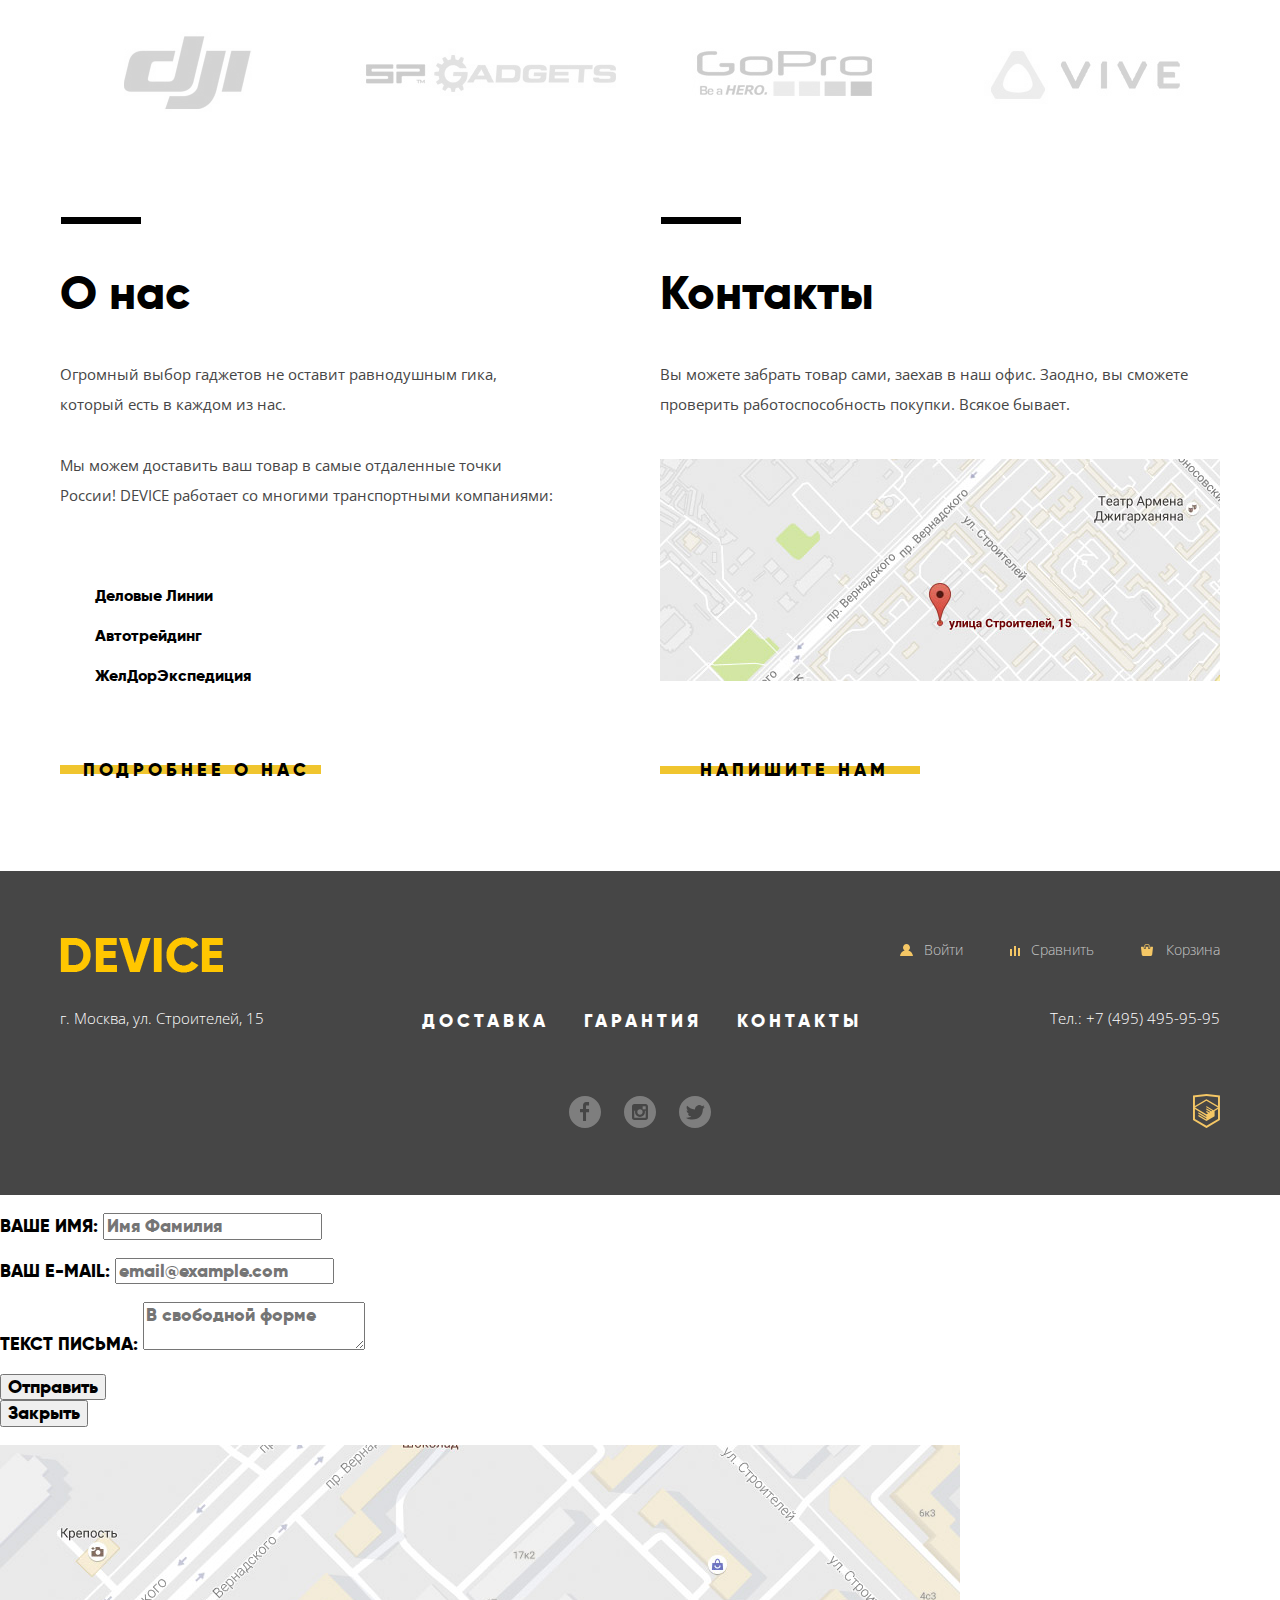
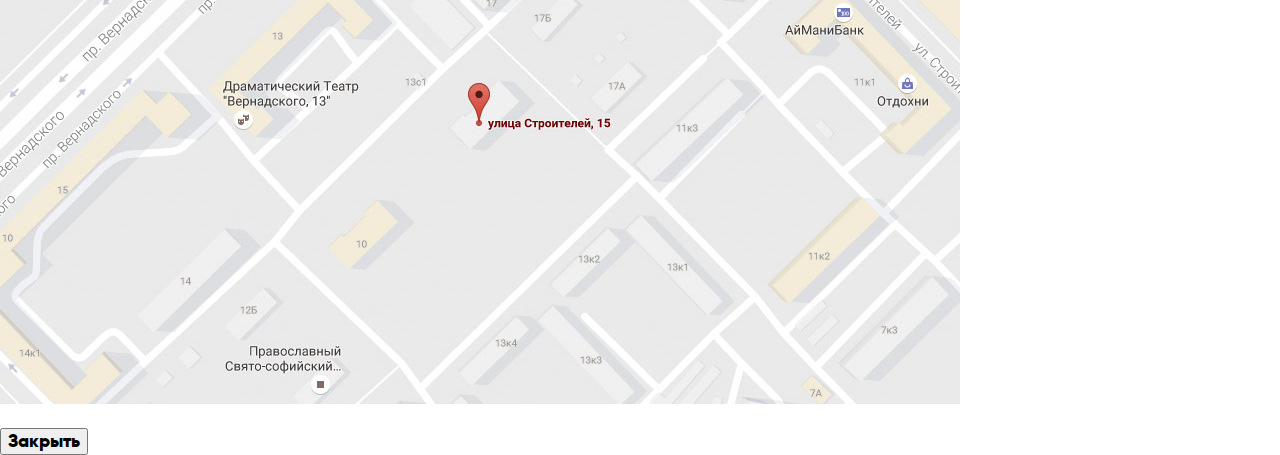
==== commit 26abbcd1: "Завершение оформления элементов страницы каталога." ====
--- a/index.html
+++ b/index.html
@@ -222,8 +222,8 @@
                   <li><a href="#">Корзина</a></li>
                 </ul>
               </div>
-            </div>
-            <div class="footer-middle">
+          </div>
+          <div class="footer-middle">
               <span>г. Москва, ул. Строителей, 15</span>
               <div class="footer-menu">
                 <ul class="footer-site-menu">
@@ -233,8 +233,8 @@
                 </ul>
               </div>
               <span>Тел.: +7 (495) 495-95-95</span>
-            </div>
-            <div class="footer-bottom">
+          </div>
+          <div class="footer-bottom">
               <div class="footer-social">
                 <ul>
                   <li class-"social-item">
@@ -289,7 +289,7 @@
                   </svg>
                 </a>
               </div>
-            </div>
+          </div>
       </div>
     </footer>
       
--- a/css/style.css
+++ b/css/style.css
@@ -1013,6 +1013,7 @@
 }
 
 .button-filter {
+    margin-top: 2px;
     font-size: 18px;
     text-transform: uppercase;
     line-height: 24px;
@@ -1143,40 +1144,107 @@
     background: rgb(239, 239, 239);
 }
 
-.filter {
-    margin-left: 180px;
+.filtres-wrapper form {
+    padding: 0;
+    margin: 0;
+    margin-top: 208px;
+    margin-left: 198px;
 }
 
 .filter fieldset {
+    padding: 0;
+    margin: 0;
     border: none;
 }
 
 .filter legend {
+    padding-top: 10px;
+    margin-bottom: 25px;
     font-size: 18px;
-    line-height: 24px;
-    text-transform: none;
-}
-
-.filter-option li {
+    text-transform: none;
+    width: 201px;
+    border-top: 2px solid rgb(0, 0, 0);
+}
+
+.filter ul {
+    margin: 0;
+    margin-bottom: 39px;
+    padding: 0;
+}
+
+.filter-option {
     list-style: none;
+    padding-left: 39px;
+    margin-bottom: 16px;
 }
 
 .filter label {
     font-family: 'Open Sans', sans-serif;
     font-size: 14px;
     font-weight: 400;
-    line-height: 40px;
     letter-spacing: 1px;
     text-transform: none;
 }
 
-.filter-option input:disabled + label {
-    color: rgba(0, 0, 0, 0.3);
+.filter-option label {
+    display: block;
+    position: relative;
+    cursor: pointer;
+    user-select: none;
 }
 
 .filter-option input:hover,
 .filter-option input:focus {
     color: rgba(0, 0, 0, 0.6);
+}
+
+.filter-input-checkbox + label::before {
+    content: "";
+    position: absolute;
+    top: 0px;
+    left: -39px;
+    width: 20px;
+    height: 20px;
+    border: 2px solid rgb(0, 0, 0);
+    border-radius: 4px;
+}
+
+.filter-input-checkbox:checked + label::after {
+    content: "";
+    position: absolute;
+    top: 2px;
+    left: -35px;
+    width: 23px;
+    height: 17px;
+    background-image: url(../img/checkbox.png);
+    background-repeat: no-repeat;
+    background-position: 0 0;
+}
+
+.filter-input-radio + label::before {
+    content: "";
+    position: absolute;
+    top: 0px;
+    left: -40px;
+    width: 18px;
+    height: 18px;
+    border: 4px solid rgb(0, 0, 0);
+    border-radius: 50%;
+}
+
+.filter-input-radio:checked + label::after {
+    content: "";
+    position: absolute;
+    top: 8px;
+    left: -32px;
+    width: 10px;
+    height: 10px;
+    background-color: rgb(0, 0, 0);
+    border-radius: 50%;
+}
+
+.filter-option input:disabled + label {
+    color: rgba(0, 0, 0, 0.3);
 }
 
 .wrapper-bg {
@@ -1339,7 +1407,8 @@
     width: 1160px;
 }
 
-.footer-user-navigation {
+.footer-user-navigation,
+.footer-user-navigation-catalog {
     display: flex;
     margin-left: auto;
 }
@@ -1374,6 +1443,36 @@
     background-position: 0px 4px;
 }
 
+.footer-user-navigation-catalog li:nth-child(1) a {
+    padding-left: 24px;
+    width: 12px;
+    height: 12px;
+    background-image: url(../img/footer-user-icon.svg);
+    background-repeat: no-repeat;
+    background-position: 0px 4px;
+}
+
+.footer-user-navigation-catalog li:nth-child(2) a {
+    margin-left: 52px;
+    padding-left: 21px;
+    width: 12px;
+    height: 12px;
+    background-image: url(../img/footer-compare-icon.svg);
+    background-repeat: no-repeat;
+    background-position: 0px 6px;
+}
+
+
+.footer-user-navigation-catalog li:nth-child(3) a {
+    margin-left: 47px;
+    padding-left: 25px;
+    width: 12px;
+    height: 12px;
+    background-image: url(../img/footer-cart-icon.svg);
+    background-repeat: no-repeat;
+    background-position: 0px 4px;
+}
+
 .footer-middle {
     display: flex;
     justify-content: space-between;
@@ -1382,6 +1481,7 @@
 }
 
 .footer-middle span {
+    font-size: 15px;
     margin-top: -9px;
 }
 
@@ -1399,12 +1499,15 @@
 
 
 .footer-user-navigation li,
+.footer-user-navigation-catalog li,
 .footer-site-menu li{
     list-style: none;
 }
 
 .footer-user-navigation a,
 .footer-user-navigation span,
+.footer-user-navigation-catalog a,
+.footer-user-navigation-catalog span,
 .user-nav-btn {
     color: rgb(255, 255, 255, 0.7);
     text-decoration: none;
@@ -1454,12 +1557,17 @@
 .footer-user-navigation a:focus,
 .footer-user-navigation span:hover,
 .footer-user-navigation span:focus,
+.footer-user-navigation-catalog a:hover,
+.footer-user-navigation-catalog a:focus,
+.footer-user-navigation-catalog span:hover,
+.footer-user-navigation-catalog span:focus,
 .user-nav-btn:hover,
 .user-nav-btn:focus {
     color: rgb(255, 255, 255);
 }
 
 .footer-user-navigation a:active,
+.footer-user-navigation-catalog a:active,
 .user-nav-btn:active {
     opacity: 0.3;
 }
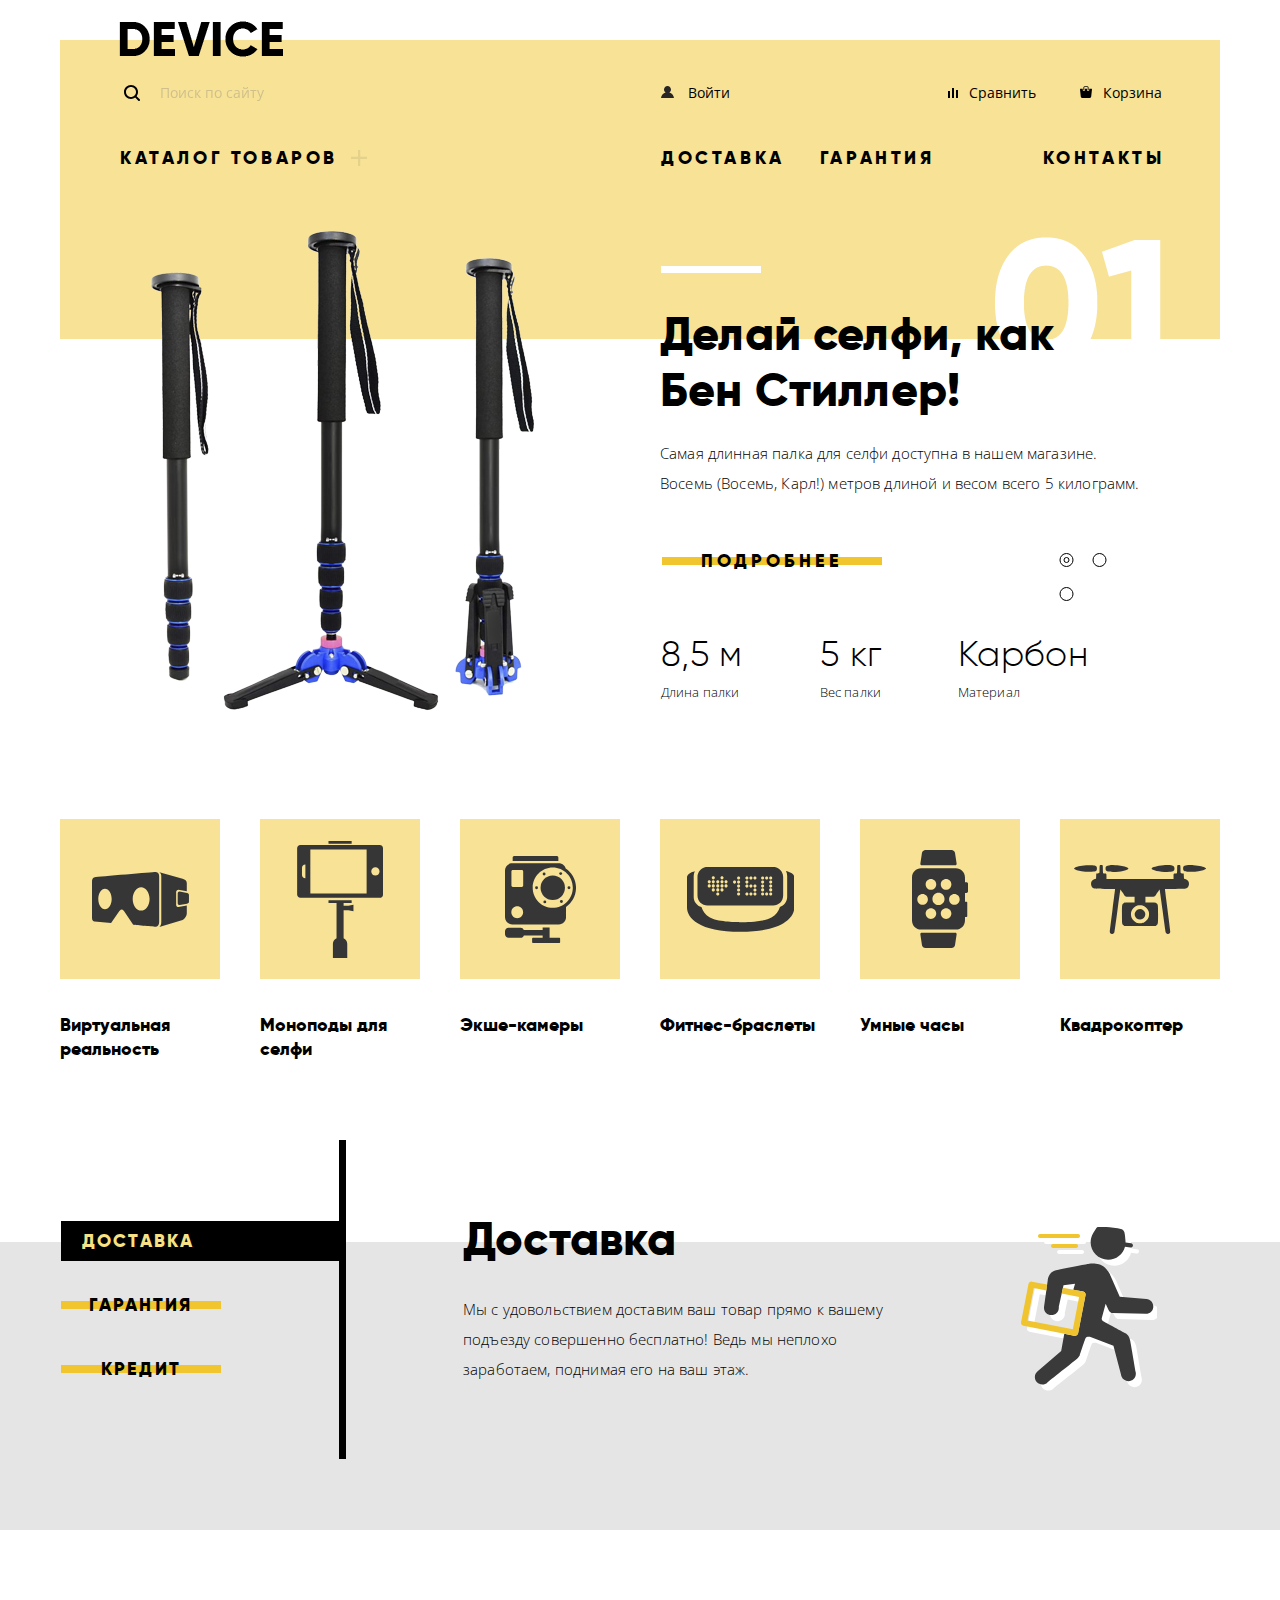
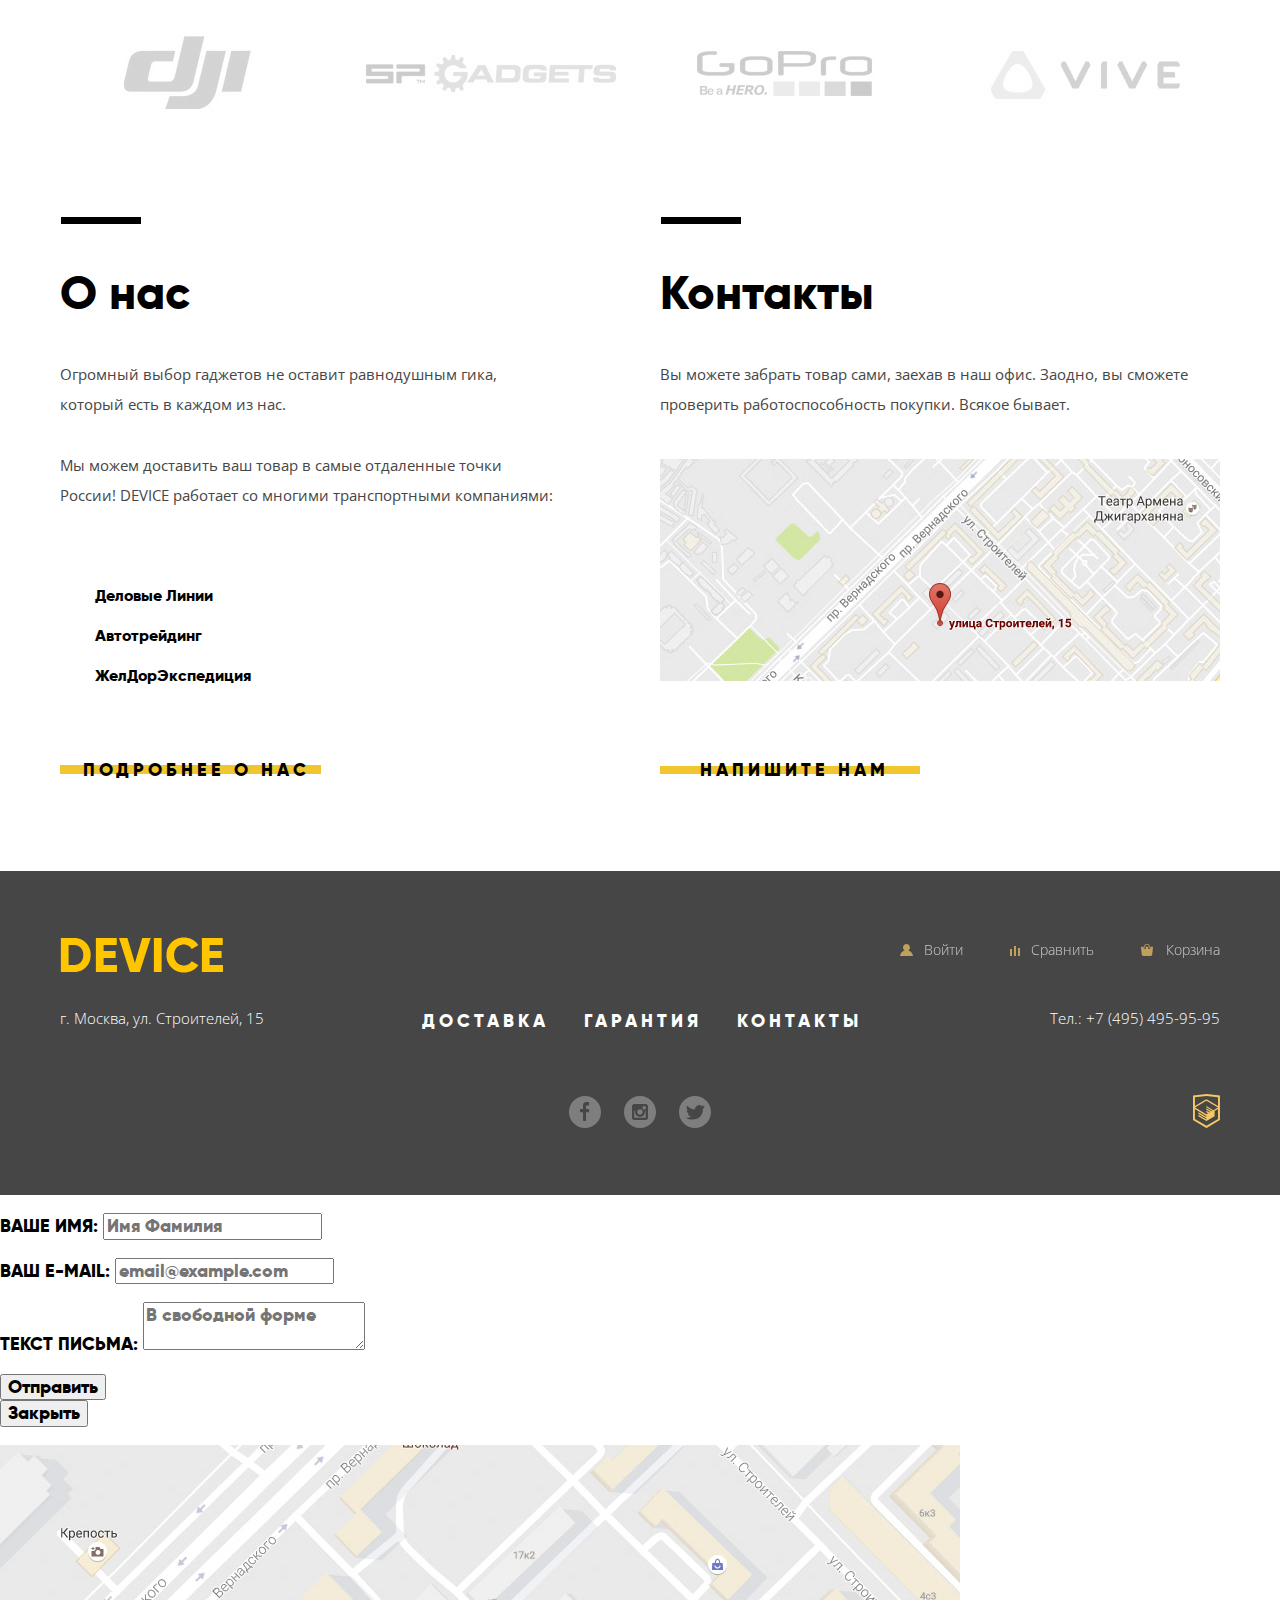
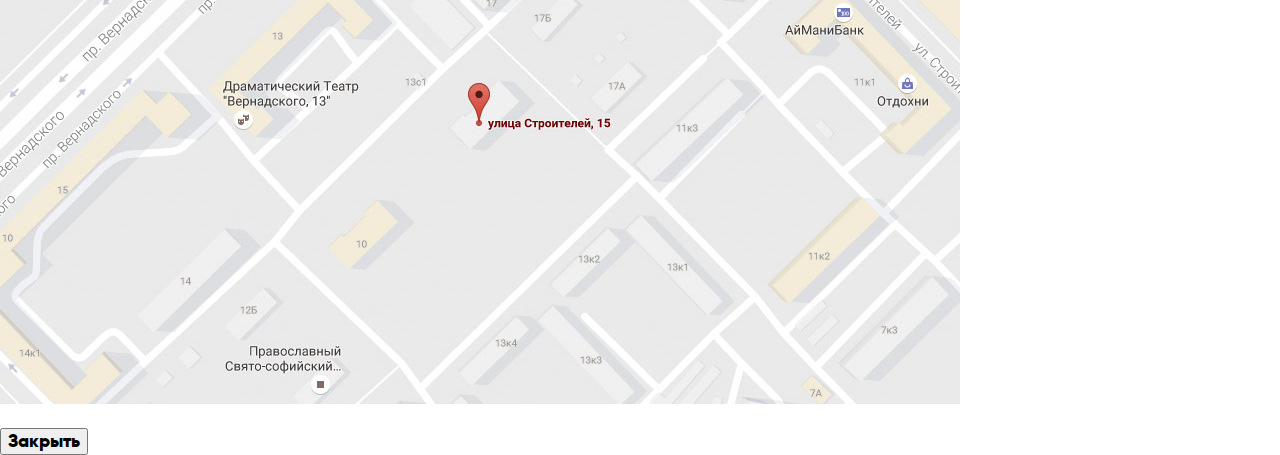
==== commit 01ca7b6e: "Удаление лишних пробелов" ====
--- a/index.html
+++ b/index.html
@@ -73,7 +73,7 @@
                 <div class="slider-decorative-element"></div>
                 <div class="slider-position">
                   <h3>Худеем правильно!</h3>
-                  <p>Мотивирующие фитнес-браслеты помогут найти в себе силы 
+                  <p>Мотивирующие фитнес-браслеты помогут найти в себе силы
                      не пропускать занятия и соблюдать диету.</p>
                   <a class="button button-sllider" href="#">Подробнее</a>
                 <table class="table-slider-two">
@@ -91,7 +91,7 @@
                 <div class="slider-decorative-element"></div>
               <div class="slider-position">
                 <h3 class="header-width">Порхает как бабочка, жалит как пчела! </h3>
-                <p>Этот обычный, на первый взгляд, квадрокоптер оснащен 
+                <p>Этот обычный, на первый взгляд, квадрокоптер оснащен
                   мощным лазером, замаскированным под стандартную камеру.</p>
                 <a class="button button-sllider" href="#">Подробнее</a>
                 <table class="table-slider-three">
@@ -164,7 +164,7 @@
           <ul class="service-slider-list">
             <li class="service-slider-item">
               <h3>Доставка</h3>
-              <p>Мы с удовольствием доставим ваш товар прямо к вашему подъезду совершенно бесплатно! 
+              <p>Мы с удовольствием доставим ваш товар прямо к вашему подъезду совершенно бесплатно!
                  Ведь мы неплохо заработаем, поднимая его на ваш этаж.</p>
             </li>
             <li class="service-slider-item">
@@ -174,7 +174,7 @@
             </li>
             <li class="service-slider-item">
               <h3>Кредит</h3>
-              <p>Залезть в долговую яму стало проще! Кредитные консультанты подберут для вас наиболее выгодные 
+              <p>Залезть в долговую яму стало проще! Кредитные консультанты подберут для вас наиболее выгодные
                   условия кредита. Выгодные для нашего банка, разумеется.</p>
             </li>
           </ul>
@@ -292,7 +292,7 @@
           </div>
       </div>
     </footer>
-      
+
     <section class="modal modal-login">
       <h2 class="visually-hidden">Личный кабинет</h2>
       <form class="registration-form" action="https://echo.htmlacademy.ru" method="POST">
--- a/css/style.css
+++ b/css/style.css
@@ -196,6 +196,8 @@
     position: relative;
     top: -19px;
     left: 59px;
+    width: 164px;
+    height: 36px;
 }
 
 .main-header-logo:hover,
@@ -673,8 +675,8 @@
 /* Стили второго слайдера */
 .services-slider {
     position: relative;
-    width: 1435px;
-    margin-left: -136px;
+    width: 1424px;
+    margin-left: -133px;
     margin-bottom: 94px;
     height: 288px;
     background-color: #e5e5e5;
@@ -683,13 +685,13 @@
 .services-slider-container {
     position: relative;
     height: 288px;
-    margin-left: 136px;
+    margin-left: 134px;
     background-color: #e5e5e5;
 }
 
 .service-slider-control {
     position: absolute;
-    top: -19px;
+    top: -21px;
     width: 160px;
     height: 180px;
 }
@@ -1509,7 +1511,8 @@
 .footer-user-navigation-catalog a,
 .footer-user-navigation-catalog span,
 .user-nav-btn {
-    color: rgb(255, 255, 255, 0.7);
+    color: rgb(255, 255, 255);
+    opacity: 0.7;
     text-decoration: none;
 }
 
@@ -1564,6 +1567,7 @@
 .user-nav-btn:hover,
 .user-nav-btn:focus {
     color: rgb(255, 255, 255);
+    opacity: 1;
 }
 
 .footer-user-navigation a:active,
